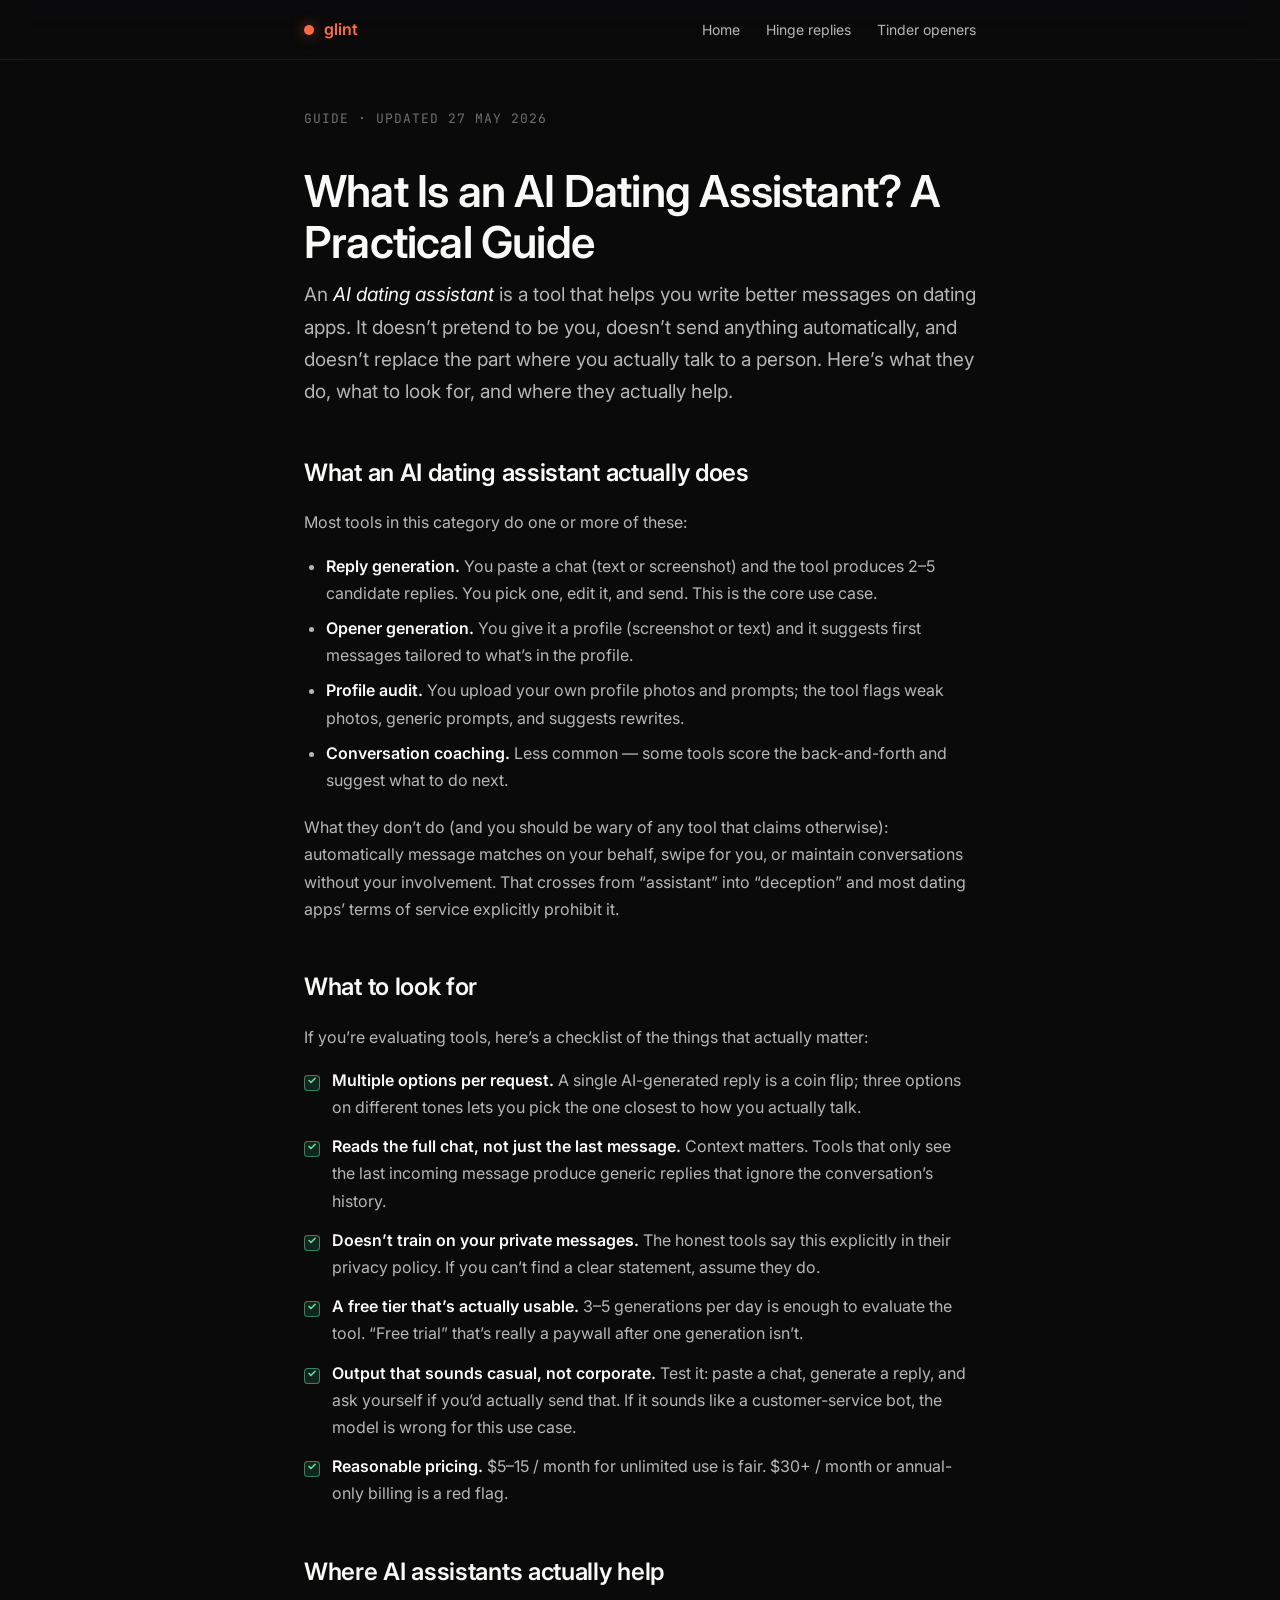
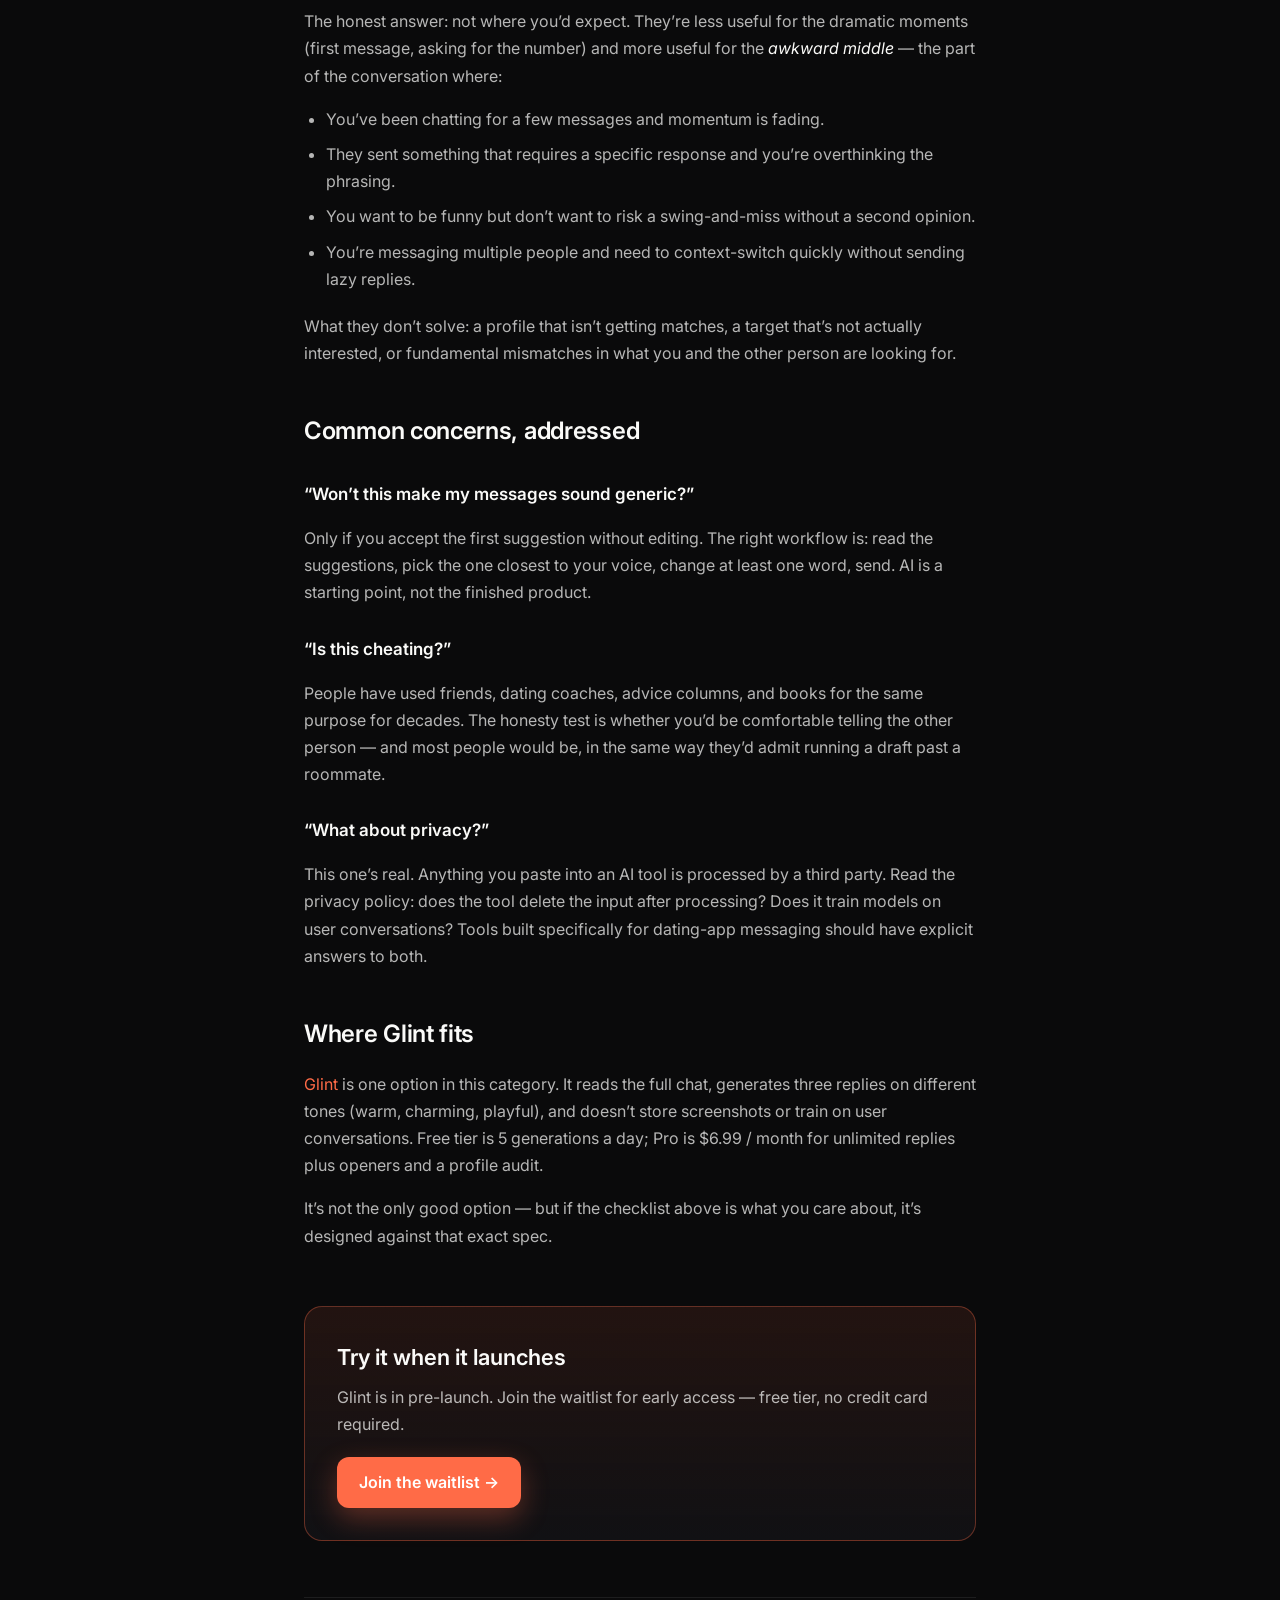
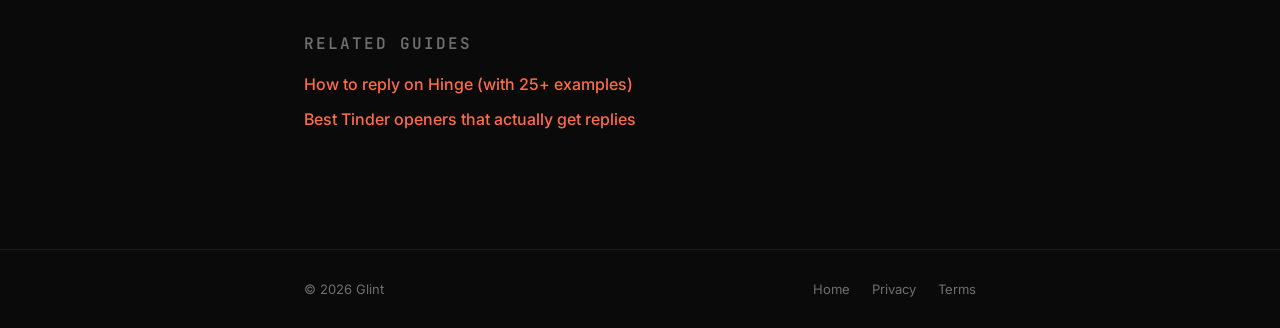
==== ai-dating-assistant/index.html @ b1373e06 "Replace /dating-app-rizz with /ai-dating-assistant The rizz page was off-brand — Glint is the produc" ====
<!doctype html>
<html lang="en">
<head>
<meta charset="utf-8" />
<meta name="viewport" content="width=device-width, initial-scale=1" />
<title>What Is an AI Dating Assistant? A Practical Guide (2026)</title>
<meta name="description" content="What an AI dating assistant actually does, what to look for, and where AI helps with dating-app messaging without sounding robotic." />
<meta name="robots" content="index, follow, max-image-preview:large" />
<link rel="canonical" href="https://glintapp.app/ai-dating-assistant" />

<meta property="og:type" content="article" />
<meta property="og:title" content="What Is an AI Dating Assistant? A Practical Guide (2026)" />
<meta property="og:description" content="What AI dating assistants do, what to look for, and where they actually help." />
<meta property="og:url" content="https://glintapp.app/ai-dating-assistant" />
<meta property="og:image" content="https://glintapp.app/og.png" />
<meta name="twitter:card" content="summary_large_image" />

<link rel="icon" type="image/svg+xml" href="data:image/svg+xml,%3Csvg xmlns='http://www.w3.org/2000/svg' viewBox='0 0 32 32'%3E%3Ccircle cx='16' cy='16' r='10' fill='%23FF6B47'/%3E%3C/svg%3E" />
<link rel="preconnect" href="https://fonts.googleapis.com" />
<link rel="preconnect" href="https://fonts.gstatic.com" crossorigin />
<link href="https://fonts.googleapis.com/css2?family=Inter:wght@400;500;600;700&family=JetBrains+Mono:wght@500&display=swap" rel="stylesheet" />

<script type="application/ld+json">
{
  "@context": "https://schema.org",
  "@type": "Article",
  "headline": "What Is an AI Dating Assistant? A Practical Guide",
  "description": "A practical breakdown of what AI dating assistants do, what to look for, and where they actually help.",
  "author": { "@type": "Organization", "name": "Glint" },
  "publisher": { "@type": "Organization", "name": "Glint", "url": "https://glintapp.app/" },
  "datePublished": "2026-05-27",
  "dateModified": "2026-05-27",
  "mainEntityOfPage": "https://glintapp.app/ai-dating-assistant"
}
</script>
<script type="application/ld+json">
{
  "@context": "https://schema.org",
  "@type": "FAQPage",
  "mainEntity": [
    {
      "@type": "Question",
      "name": "What is an AI dating assistant?",
      "acceptedAnswer": { "@type": "Answer", "text": "An AI dating assistant is a tool that helps with dating-app messaging. The most common type reads your chat (text or screenshot) and generates reply candidates you can copy and send. Some also help with opening lines, profile reviews, or photo selection. The AI doesn't message anyone for you — you stay in control of what's actually sent." }
    },
    {
      "@type": "Question",
      "name": "Are AI dating assistants worth it?",
      "acceptedAnswer": { "@type": "Answer", "text": "They're worth it for the awkward middle of conversations — the moments when you've read the profile, you have something in mind, but the phrasing isn't landing. They're less useful as a complete replacement for thinking; the people who get the most value treat AI as a brainstorm partner, not an autopilot." }
    },
    {
      "@type": "Question",
      "name": "Will the other person know I used AI?",
      "acceptedAnswer": { "@type": "Answer", "text": "Only if you copy and paste a generic AI output verbatim. AI assistants designed for dating apps generate replies that read as casual messages, and the standard practice is to edit the suggestion to sound like you. The output isn't an obvious 'AI hello' tone." }
    },
    {
      "@type": "Question",
      "name": "What should an AI dating assistant cost?",
      "acceptedAnswer": { "@type": "Answer", "text": "A reasonable free tier should cover 3-5 generations per day; paid tiers usually run $5-15 / month for unlimited use plus extras like opener generation or profile reviews. Be wary of tools that charge $30+ per month or that bill annually upfront before you've tried the product." }
    },
    {
      "@type": "Question",
      "name": "Is using an AI dating assistant cheating?",
      "acceptedAnswer": { "@type": "Answer", "text": "Not in any meaningful sense. People have used friends, dating coaches, and books for the same purpose for decades. AI assistants are a faster version of asking a friend 'what should I say back to this?' The honesty line is whether you'd be comfortable telling the other person you used a tool — most people would, in the same way they'd say they ran a draft past a friend." }
    }
  ]
}
</script>

<style>
  :root {
    --bg: #0A0A0B; --bg1: #111114; --bg2: #1A1A1F;
    --line: rgba(250,250,248,0.08); --line2: rgba(250,250,248,0.14);
    --ink: #FAFAF8; --ink2: rgba(250,250,248,0.72); --ink3: rgba(250,250,248,0.42);
    --primary: #FF6B47; --ai: #7B61FF;
  }
  *, *::before, *::after { box-sizing: border-box; }
  body { margin: 0; font-family: 'Inter', sans-serif; background: var(--bg); color: var(--ink); line-height: 1.7; -webkit-font-smoothing: antialiased; }
  a { color: var(--primary); text-decoration: none; }
  a:hover { text-decoration: underline; }
  .container { max-width: 720px; margin: 0 auto; padding: 0 24px; }
  .nav { border-bottom: 1px solid var(--line); padding: 16px 0; backdrop-filter: blur(16px); }
  .nav-inner { display: flex; justify-content: space-between; align-items: center; }
  .brand { display: flex; align-items: center; gap: 10px; font-weight: 600; }
  .brand-dot { width: 10px; height: 10px; border-radius: 999px; background: var(--primary); box-shadow: 0 0 14px rgba(255,107,71,0.55); }
  .nav .links a { color: var(--ink2); font-size: 14px; margin-left: 22px; }
  .nav .links a:hover { color: var(--ink); }
  main { padding: 48px 0 96px; }
  h1 { font-size: clamp(32px, 4.5vw, 44px); font-weight: 600; letter-spacing: -0.8px; margin: 0 0 12px; line-height: 1.15; }
  .meta { color: var(--ink3); font-size: 13px; font-family: 'JetBrains Mono', monospace; letter-spacing: 1px; margin: 0 0 36px; text-transform: uppercase; }
  .lede { font-size: 19px; color: var(--ink2); margin: 0 0 36px; }
  h2 { font-size: 24px; font-weight: 600; letter-spacing: -0.3px; margin: 44px 0 14px; }
  h3 { font-size: 17px; font-weight: 600; margin: 28px 0 8px; }
  p, li { color: var(--ink2); font-size: 16px; }
  ul, ol { padding-left: 22px; margin: 12px 0 20px; }
  li { margin-bottom: 8px; }
  strong { color: var(--ink); font-weight: 600; }
  em { color: var(--ink); font-style: italic; }
  .checklist { list-style: none; padding-left: 0; }
  .checklist li { position: relative; padding-left: 28px; margin-bottom: 12px; }
  .checklist li::before {
    content: ""; position: absolute; left: 0; top: 8px;
    width: 16px; height: 16px; border-radius: 4px;
    background: rgba(94,230,168,0.12); border: 1px solid rgba(94,230,168,0.5);
  }
  .checklist li::after {
    content: "✓"; position: absolute; left: 3px; top: 4px;
    color: #5EE6A8; font-size: 11px; font-weight: 700;
  }
  .cta { margin: 56px 0 0; padding: 32px; border-radius: 18px; background: linear-gradient(180deg, rgba(255,107,71,0.10), var(--bg1)); border: 1px solid rgba(255,107,71,0.35); }
  .cta h3 { margin: 0 0 8px; font-size: 22px; color: var(--ink); }
  .cta p { margin: 0 0 18px; }
  .btn { display: inline-flex; align-items: center; gap: 8px; padding: 12px 22px; border-radius: 12px; background: var(--primary); color: white; font-weight: 600; box-shadow: 0 10px 28px rgba(255,107,71,0.32); }
  .btn:hover { background: #FF7C5C; text-decoration: none; }
  footer { border-top: 1px solid var(--line); padding: 28px 0; color: var(--ink3); font-size: 13px; }
  .foot-inner { display: flex; justify-content: space-between; gap: 16px; flex-wrap: wrap; }
  .foot-inner a { color: var(--ink3); margin-left: 18px; }
  .foot-inner a:first-child { margin-left: 0; }
  .related { margin: 56px 0 0; padding-top: 32px; border-top: 1px solid var(--line); }
  .related h3 { margin: 0 0 14px; font-size: 16px; color: var(--ink3); font-family: 'JetBrains Mono', monospace; letter-spacing: 2px; text-transform: uppercase; }
  .related ul { list-style: none; padding: 0; }
  .related li { margin-bottom: 8px; }
  .related a { font-weight: 500; }
</style>
</head>
<body>

<nav class="nav">
  <div class="container nav-inner">
    <a href="/" class="brand"><span class="brand-dot"></span><span>glint</span></a>
    <div class="links">
      <a href="/">Home</a>
      <a href="/hinge-replies">Hinge replies</a>
      <a href="/tinder-openers">Tinder openers</a>
    </div>
  </div>
</nav>

<main>
  <div class="container">
    <p class="meta">GUIDE · UPDATED 27 MAY 2026</p>
    <h1>What Is an AI Dating Assistant? A Practical Guide</h1>
    <p class="lede">An <em>AI dating assistant</em> is a tool that helps you write better messages on dating apps. It doesn&rsquo;t pretend to be you, doesn&rsquo;t send anything automatically, and doesn&rsquo;t replace the part where you actually talk to a person. Here&rsquo;s what they do, what to look for, and where they actually help.</p>

    <h2>What an AI dating assistant actually does</h2>
    <p>Most tools in this category do one or more of these:</p>
    <ul>
      <li><strong>Reply generation.</strong> You paste a chat (text or screenshot) and the tool produces 2–5 candidate replies. You pick one, edit it, and send. This is the core use case.</li>
      <li><strong>Opener generation.</strong> You give it a profile (screenshot or text) and it suggests first messages tailored to what&rsquo;s in the profile.</li>
      <li><strong>Profile audit.</strong> You upload your own profile photos and prompts; the tool flags weak photos, generic prompts, and suggests rewrites.</li>
      <li><strong>Conversation coaching.</strong> Less common — some tools score the back-and-forth and suggest what to do next.</li>
    </ul>
    <p>What they don&rsquo;t do (and you should be wary of any tool that claims otherwise): automatically message matches on your behalf, swipe for you, or maintain conversations without your involvement. That crosses from &ldquo;assistant&rdquo; into &ldquo;deception&rdquo; and most dating apps&rsquo; terms of service explicitly prohibit it.</p>

    <h2>What to look for</h2>
    <p>If you&rsquo;re evaluating tools, here&rsquo;s a checklist of the things that actually matter:</p>
    <ul class="checklist">
      <li><strong>Multiple options per request.</strong> A single AI-generated reply is a coin flip; three options on different tones lets you pick the one closest to how you actually talk.</li>
      <li><strong>Reads the full chat, not just the last message.</strong> Context matters. Tools that only see the last incoming message produce generic replies that ignore the conversation&rsquo;s history.</li>
      <li><strong>Doesn&rsquo;t train on your private messages.</strong> The honest tools say this explicitly in their privacy policy. If you can&rsquo;t find a clear statement, assume they do.</li>
      <li><strong>A free tier that&rsquo;s actually usable.</strong> 3–5 generations per day is enough to evaluate the tool. &ldquo;Free trial&rdquo; that&rsquo;s really a paywall after one generation isn&rsquo;t.</li>
      <li><strong>Output that sounds casual, not corporate.</strong> Test it: paste a chat, generate a reply, and ask yourself if you&rsquo;d actually send that. If it sounds like a customer-service bot, the model is wrong for this use case.</li>
      <li><strong>Reasonable pricing.</strong> $5–15 / month for unlimited use is fair. $30+ / month or annual-only billing is a red flag.</li>
    </ul>

    <h2>Where AI assistants actually help</h2>
    <p>The honest answer: not where you&rsquo;d expect. They&rsquo;re less useful for the dramatic moments (first message, asking for the number) and more useful for the <em>awkward middle</em> — the part of the conversation where:</p>
    <ul>
      <li>You&rsquo;ve been chatting for a few messages and momentum is fading.</li>
      <li>They sent something that requires a specific response and you&rsquo;re overthinking the phrasing.</li>
      <li>You want to be funny but don&rsquo;t want to risk a swing-and-miss without a second opinion.</li>
      <li>You&rsquo;re messaging multiple people and need to context-switch quickly without sending lazy replies.</li>
    </ul>
    <p>What they don&rsquo;t solve: a profile that isn&rsquo;t getting matches, a target that&rsquo;s not actually interested, or fundamental mismatches in what you and the other person are looking for.</p>

    <h2>Common concerns, addressed</h2>

    <h3>&ldquo;Won&rsquo;t this make my messages sound generic?&rdquo;</h3>
    <p>Only if you accept the first suggestion without editing. The right workflow is: read the suggestions, pick the one closest to your voice, change at least one word, send. AI is a starting point, not the finished product.</p>

    <h3>&ldquo;Is this cheating?&rdquo;</h3>
    <p>People have used friends, dating coaches, advice columns, and books for the same purpose for decades. The honesty test is whether you&rsquo;d be comfortable telling the other person — and most people would be, in the same way they&rsquo;d admit running a draft past a roommate.</p>

    <h3>&ldquo;What about privacy?&rdquo;</h3>
    <p>This one&rsquo;s real. Anything you paste into an AI tool is processed by a third party. Read the privacy policy: does the tool delete the input after processing? Does it train models on user conversations? Tools built specifically for dating-app messaging should have explicit answers to both.</p>

    <h2>Where Glint fits</h2>
    <p><a href="/">Glint</a> is one option in this category. It reads the full chat, generates three replies on different tones (warm, charming, playful), and doesn&rsquo;t store screenshots or train on user conversations. Free tier is 5 generations a day; Pro is $6.99 / month for unlimited replies plus openers and a profile audit.</p>
    <p>It&rsquo;s not the only good option — but if the checklist above is what you care about, it&rsquo;s designed against that exact spec.</p>

    <div class="cta">
      <h3>Try it when it launches</h3>
      <p>Glint is in pre-launch. Join the waitlist for early access — free tier, no credit card required.</p>
      <a href="/#download" class="btn">Join the waitlist →</a>
    </div>

    <div class="related">
      <h3>Related guides</h3>
      <ul>
        <li><a href="/hinge-replies">How to reply on Hinge (with 25+ examples)</a></li>
        <li><a href="/tinder-openers">Best Tinder openers that actually get replies</a></li>
      </ul>
    </div>
  </div>
</main>

<footer>
  <div class="container foot-inner">
    <div>© 2026 Glint</div>
    <div>
      <a href="/">Home</a>
      <a href="/privacy">Privacy</a>
      <a href="/terms">Terms</a>
    </div>
  </div>
</footer>

</body>
</html>
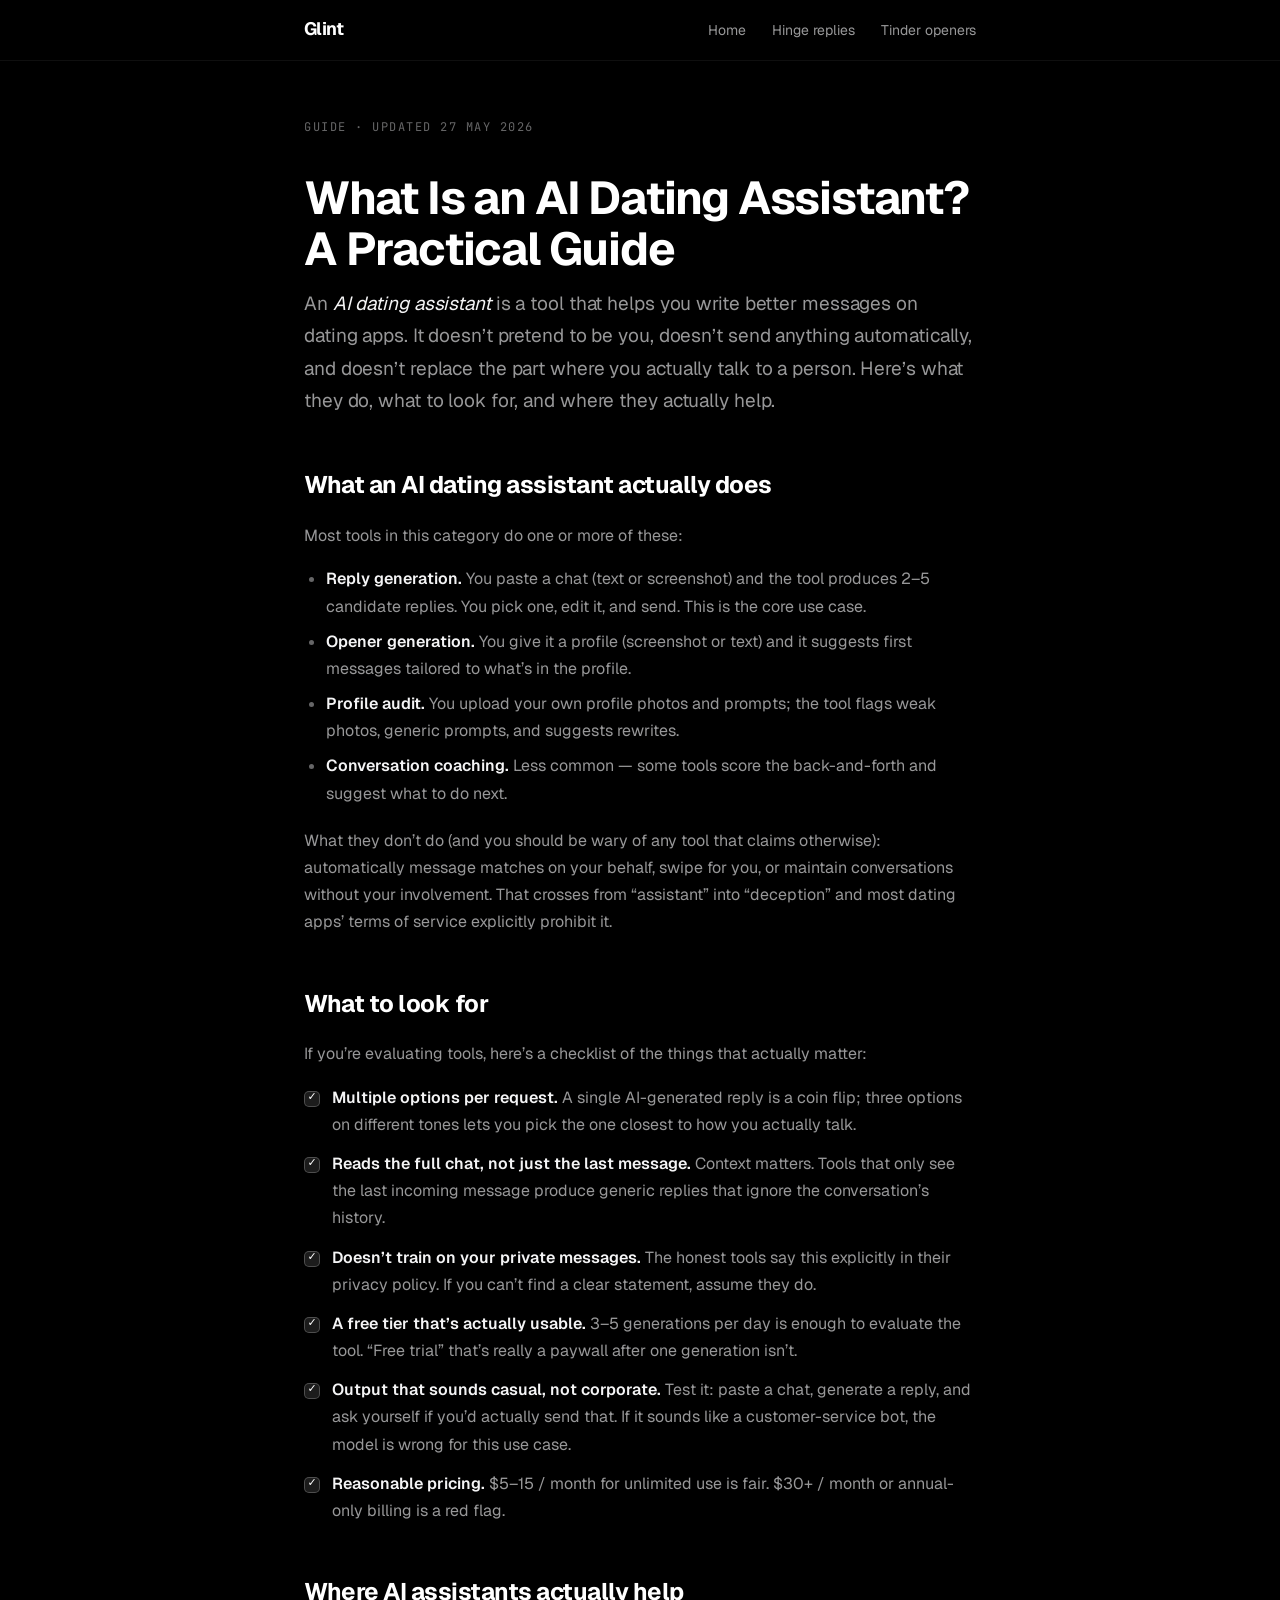
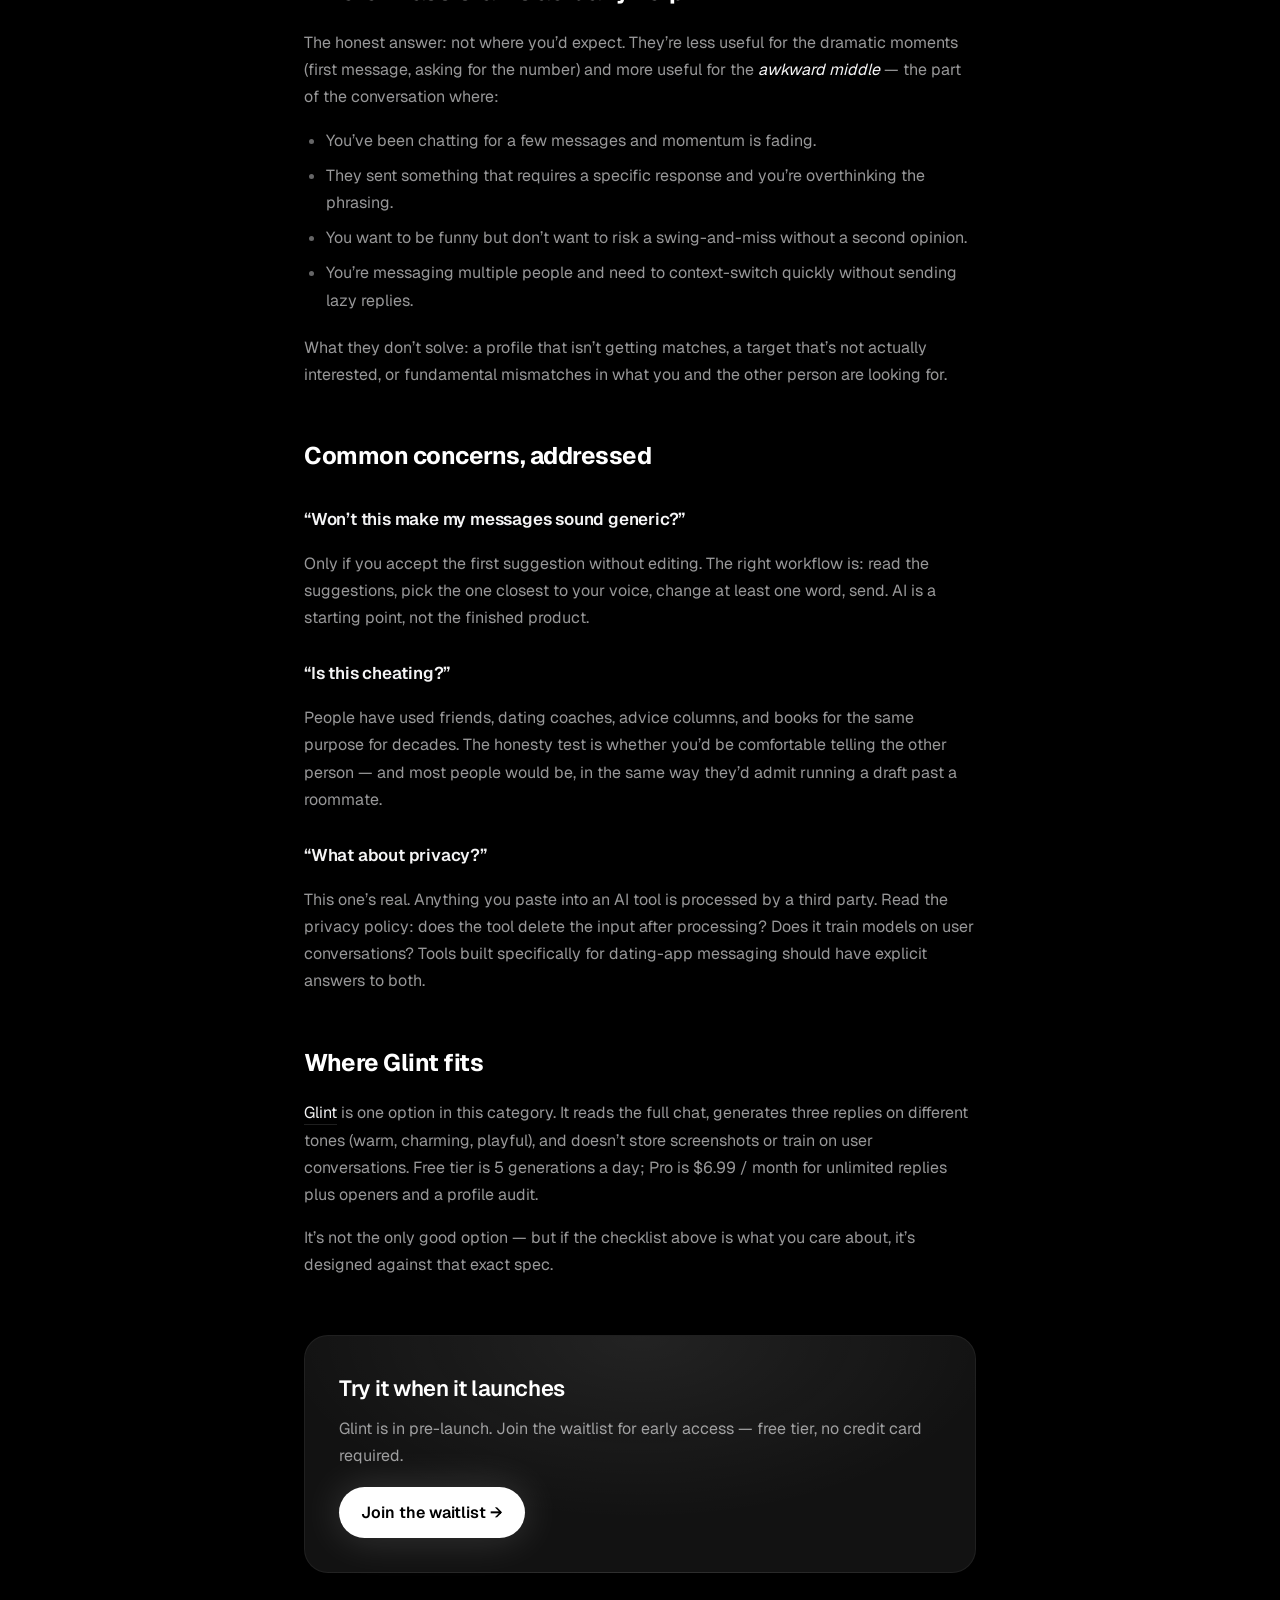
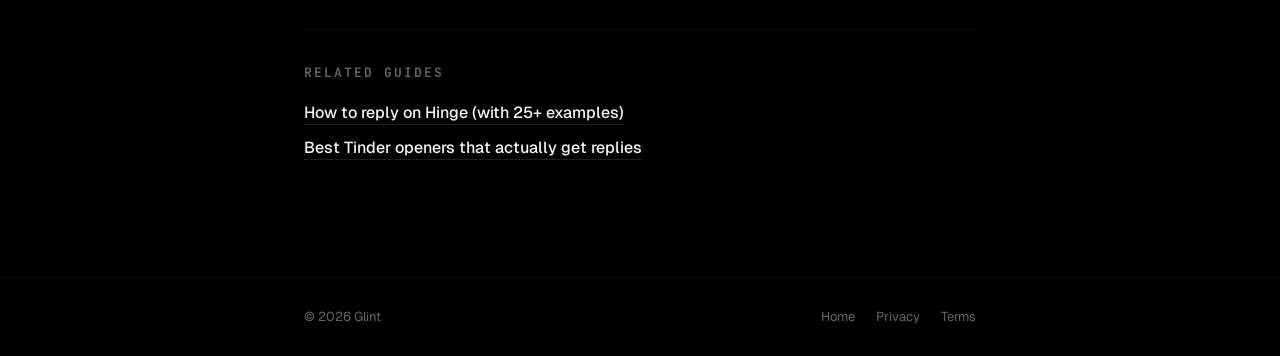
==== commit 9ab48ce8: "Redesign website to Glint Noir; text-only logo Bring the marketing site in line with the app's "Glin" ====
--- a/ai-dating-assistant/index.html
+++ b/ai-dating-assistant/index.html
@@ -15,10 +15,10 @@
 <meta property="og:image" content="https://glintapp.app/og.png" />
 <meta name="twitter:card" content="summary_large_image" />
 
-<link rel="icon" type="image/svg+xml" href="data:image/svg+xml,%3Csvg xmlns='http://www.w3.org/2000/svg' viewBox='0 0 32 32'%3E%3Ccircle cx='16' cy='16' r='10' fill='%23FF6B47'/%3E%3C/svg%3E" />
+<link rel="icon" type="image/svg+xml" href="data:image/svg+xml,%3Csvg xmlns='http://www.w3.org/2000/svg' viewBox='0 0 24 24' fill='%23F4F4F5'%3E%3Cpath d='M12 2l1.7 7.2L21 12l-7.3 1.8L12 22l-1.7-8.2L3 12l7.3-1.8z'/%3E%3C/svg%3E" />
 <link rel="preconnect" href="https://fonts.googleapis.com" />
 <link rel="preconnect" href="https://fonts.gstatic.com" crossorigin />
-<link href="https://fonts.googleapis.com/css2?family=Inter:wght@400;500;600;700&family=JetBrains+Mono:wght@500&display=swap" rel="stylesheet" />
+<link href="https://fonts.googleapis.com/css2?family=Geist:wght@400;500;600;700&family=Instrument+Serif:ital@1&family=JetBrains+Mono:wght@400;500;600&display=swap" rel="stylesheet" />
 
 <script type="application/ld+json">
 {
@@ -69,65 +69,78 @@
 
 <style>
   :root {
-    --bg: #0A0A0B; --bg1: #111114; --bg2: #1A1A1F;
-    --line: rgba(250,250,248,0.08); --line2: rgba(250,250,248,0.14);
-    --ink: #FAFAF8; --ink2: rgba(250,250,248,0.72); --ink3: rgba(250,250,248,0.42);
-    --primary: #FF6B47; --ai: #7B61FF;
+    --bg:#000000; --bg-elev:#0A0A0A; --surface:#121212; --surface-2:#1C1C1C; --surface-3:#262626;
+    --border:rgba(255,255,255,0.06); --border-strong:rgba(255,255,255,0.22); --divider:rgba(255,255,255,0.12);
+    --ink:#F4F4F5; --ink-bright:#FFFFFF; --ink-inverse:#000000;
+    --ink2:rgba(244,244,245,0.62); --ink3:rgba(244,244,245,0.42); --ink4:rgba(244,244,245,0.26);
+    --presence:#5EEAD4;
+    --font:"Geist","Inter",-apple-system,BlinkMacSystemFont,system-ui,sans-serif;
+    --mono:"JetBrains Mono",ui-monospace,monospace;
+    --serif:"Instrument Serif",Georgia,serif;
+    --glow:0 0 40px rgba(255,255,255,0.16);
   }
-  *, *::before, *::after { box-sizing: border-box; }
-  body { margin: 0; font-family: 'Inter', sans-serif; background: var(--bg); color: var(--ink); line-height: 1.7; -webkit-font-smoothing: antialiased; }
-  a { color: var(--primary); text-decoration: none; }
-  a:hover { text-decoration: underline; }
-  .container { max-width: 720px; margin: 0 auto; padding: 0 24px; }
-  .nav { border-bottom: 1px solid var(--line); padding: 16px 0; backdrop-filter: blur(16px); }
-  .nav-inner { display: flex; justify-content: space-between; align-items: center; }
-  .brand { display: flex; align-items: center; gap: 10px; font-weight: 600; }
-  .brand-dot { width: 10px; height: 10px; border-radius: 999px; background: var(--primary); box-shadow: 0 0 14px rgba(255,107,71,0.55); }
-  .nav .links a { color: var(--ink2); font-size: 14px; margin-left: 22px; }
-  .nav .links a:hover { color: var(--ink); }
-  main { padding: 48px 0 96px; }
-  h1 { font-size: clamp(32px, 4.5vw, 44px); font-weight: 600; letter-spacing: -0.8px; margin: 0 0 12px; line-height: 1.15; }
-  .meta { color: var(--ink3); font-size: 13px; font-family: 'JetBrains Mono', monospace; letter-spacing: 1px; margin: 0 0 36px; text-transform: uppercase; }
-  .lede { font-size: 19px; color: var(--ink2); margin: 0 0 36px; }
-  h2 { font-size: 24px; font-weight: 600; letter-spacing: -0.3px; margin: 44px 0 14px; }
-  h3 { font-size: 17px; font-weight: 600; margin: 28px 0 8px; }
-  p, li { color: var(--ink2); font-size: 16px; }
-  ul, ol { padding-left: 22px; margin: 12px 0 20px; }
-  li { margin-bottom: 8px; }
-  strong { color: var(--ink); font-weight: 600; }
-  em { color: var(--ink); font-style: italic; }
-  .checklist { list-style: none; padding-left: 0; }
-  .checklist li { position: relative; padding-left: 28px; margin-bottom: 12px; }
-  .checklist li::before {
-    content: ""; position: absolute; left: 0; top: 8px;
-    width: 16px; height: 16px; border-radius: 4px;
-    background: rgba(94,230,168,0.12); border: 1px solid rgba(94,230,168,0.5);
-  }
-  .checklist li::after {
-    content: "✓"; position: absolute; left: 3px; top: 4px;
-    color: #5EE6A8; font-size: 11px; font-weight: 700;
-  }
-  .cta { margin: 56px 0 0; padding: 32px; border-radius: 18px; background: linear-gradient(180deg, rgba(255,107,71,0.10), var(--bg1)); border: 1px solid rgba(255,107,71,0.35); }
-  .cta h3 { margin: 0 0 8px; font-size: 22px; color: var(--ink); }
-  .cta p { margin: 0 0 18px; }
-  .btn { display: inline-flex; align-items: center; gap: 8px; padding: 12px 22px; border-radius: 12px; background: var(--primary); color: white; font-weight: 600; box-shadow: 0 10px 28px rgba(255,107,71,0.32); }
-  .btn:hover { background: #FF7C5C; text-decoration: none; }
-  footer { border-top: 1px solid var(--line); padding: 28px 0; color: var(--ink3); font-size: 13px; }
-  .foot-inner { display: flex; justify-content: space-between; gap: 16px; flex-wrap: wrap; }
-  .foot-inner a { color: var(--ink3); margin-left: 18px; }
-  .foot-inner a:first-child { margin-left: 0; }
-  .related { margin: 56px 0 0; padding-top: 32px; border-top: 1px solid var(--line); }
-  .related h3 { margin: 0 0 14px; font-size: 16px; color: var(--ink3); font-family: 'JetBrains Mono', monospace; letter-spacing: 2px; text-transform: uppercase; }
-  .related ul { list-style: none; padding: 0; }
-  .related li { margin-bottom: 8px; }
-  .related a { font-weight: 500; }
+  *,*::before,*::after { box-sizing:border-box; }
+  body { margin:0; font-family:var(--font); background:var(--bg); color:var(--ink); line-height:1.7; -webkit-font-smoothing:antialiased; text-rendering:optimizeLegibility; }
+  ::selection { background:rgba(255,255,255,0.18); color:#fff; }
+  a { color:var(--ink); text-decoration:none; border-bottom:1px solid var(--divider); padding-bottom:1px; transition:color .15s ease,border-color .15s ease; }
+  a:hover { color:var(--ink-bright); border-color:var(--ink3); }
+  .container { max-width:720px; margin:0 auto; padding:0 24px; }
+  .nav { position:sticky; top:0; z-index:50; border-bottom:1px solid var(--border); padding:14px 0; background:rgba(0,0,0,0.62); backdrop-filter:blur(20px); -webkit-backdrop-filter:blur(20px); }
+  .nav-inner { display:flex; justify-content:space-between; align-items:center; }
+  .brand { display:flex; align-items:center; gap:9px; font-weight:700; font-size:18px; letter-spacing:-0.6px; color:var(--ink-bright); border:0; }
+  .brand:hover { color:var(--ink-bright); }
+  .spark { width:18px; height:18px; color:var(--ink-bright); flex:none; filter:drop-shadow(0 0 8px rgba(255,255,255,0.35)); }
+  .nav .links a { color:var(--ink2); font-size:14px; margin-left:22px; border:0; padding:0; }
+  .nav .links a:hover { color:var(--ink); }
+  @media (max-width:560px){ .nav .links a { margin-left:14px; font-size:13px; } }
+  main { padding:56px 0 96px; }
+  h1 { font-size:clamp(32px,4.5vw,46px); font-weight:700; letter-spacing:-1.2px; margin:0 0 14px; line-height:1.1; color:var(--ink-bright); }
+  .meta { color:var(--ink3); font-size:12px; font-family:var(--mono); letter-spacing:1.5px; margin:0 0 36px; text-transform:uppercase; }
+  .lede { font-size:19px; color:var(--ink2); margin:0 0 36px; letter-spacing:-0.1px; }
+  h2 { font-size:24px; font-weight:700; letter-spacing:-0.5px; margin:48px 0 14px; color:var(--ink-bright); }
+  h3 { font-size:17px; font-weight:600; margin:28px 0 8px; letter-spacing:-0.2px; }
+  p,li { color:var(--ink2); font-size:16px; }
+  ul,ol { padding-left:22px; margin:12px 0 20px; }
+  li { margin-bottom:8px; }
+  li::marker { color:var(--ink3); }
+  strong { color:var(--ink); font-weight:600; }
+  em { color:var(--ink); font-style:italic; }
+  blockquote { margin:16px 0; padding:14px 18px; background:var(--surface); border-left:2px solid var(--border-strong); border-radius:0 12px 12px 0; color:var(--ink); font-style:italic; }
+  blockquote.them { border-left-color:var(--presence); }
+  .reply-block { background:var(--surface); border:1px solid var(--border); border-radius:16px; padding:18px 20px; margin:14px 0; }
+  .reply-block .label { font-family:var(--mono); font-size:10px; letter-spacing:2px; color:var(--ink3); text-transform:uppercase; }
+  .reply-block.bad { border-color:rgba(220,38,38,0.32); }
+  .reply-block.bad .label { color:#F87171; }
+  .reply-block.good { border-color:var(--border-strong); }
+  .reply-block.good .label { color:var(--ink-bright); }
+  .reply-block .prompt { font-size:13px; color:var(--ink3); margin:4px 0 10px; font-style:italic; }
+  .reply-block .reply { color:var(--ink); font-size:15.5px; }
+  .checklist { list-style:none; padding-left:0; }
+  .checklist li { position:relative; padding-left:28px; margin-bottom:12px; }
+  .checklist li::before { content:""; position:absolute; left:0; top:7px; width:16px; height:16px; border-radius:5px; background:var(--surface-2); border:1px solid var(--border-strong); }
+  .checklist li::after { content:"\2713"; position:absolute; left:3.5px; top:3px; color:var(--ink-bright); font-size:11px; font-weight:700; }
+  .cta { margin:56px 0 0; padding:34px; border-radius:24px; background:radial-gradient(90% 130% at 50% 0%, rgba(255,255,255,0.07), transparent 60%), var(--surface); border:1px solid var(--border); }
+  .cta h3 { margin:0 0 8px; font-size:22px; color:var(--ink-bright); letter-spacing:-0.4px; }
+  .cta p { margin:0 0 18px; }
+  .btn { display:inline-flex; align-items:center; gap:8px; padding:12px 22px; border-radius:999px; background:var(--ink-bright); color:var(--ink-inverse); font-weight:600; border:0; box-shadow:var(--glow); transition:transform .15s ease,opacity .15s ease; }
+  .btn:hover { opacity:0.93; transform:translateY(-1px); color:var(--ink-inverse); }
+  footer { border-top:1px solid var(--border); padding:28px 0; color:var(--ink3); font-size:13px; }
+  .foot-inner { display:flex; justify-content:space-between; gap:16px; flex-wrap:wrap; }
+  .foot-inner a { color:var(--ink3); margin-left:18px; border:0; }
+  .foot-inner a:first-child { margin-left:0; }
+  .foot-inner a:hover { color:var(--ink); }
+  .related { margin:56px 0 0; padding-top:32px; border-top:1px solid var(--border); }
+  .related h3 { margin:0 0 14px; font-size:13px; color:var(--ink3); font-family:var(--mono); letter-spacing:2px; text-transform:uppercase; }
+  .related ul { list-style:none; padding:0; }
+  .related li { margin-bottom:8px; }
+  .related a { font-weight:500; }
 </style>
 </head>
 <body>
 
 <nav class="nav">
   <div class="container nav-inner">
-    <a href="/" class="brand"><span class="brand-dot"></span><span>glint</span></a>
+    <a href="/" class="brand"><span>Glint</span></a>
     <div class="links">
       <a href="/">Home</a>
       <a href="/hinge-replies">Hinge replies</a>
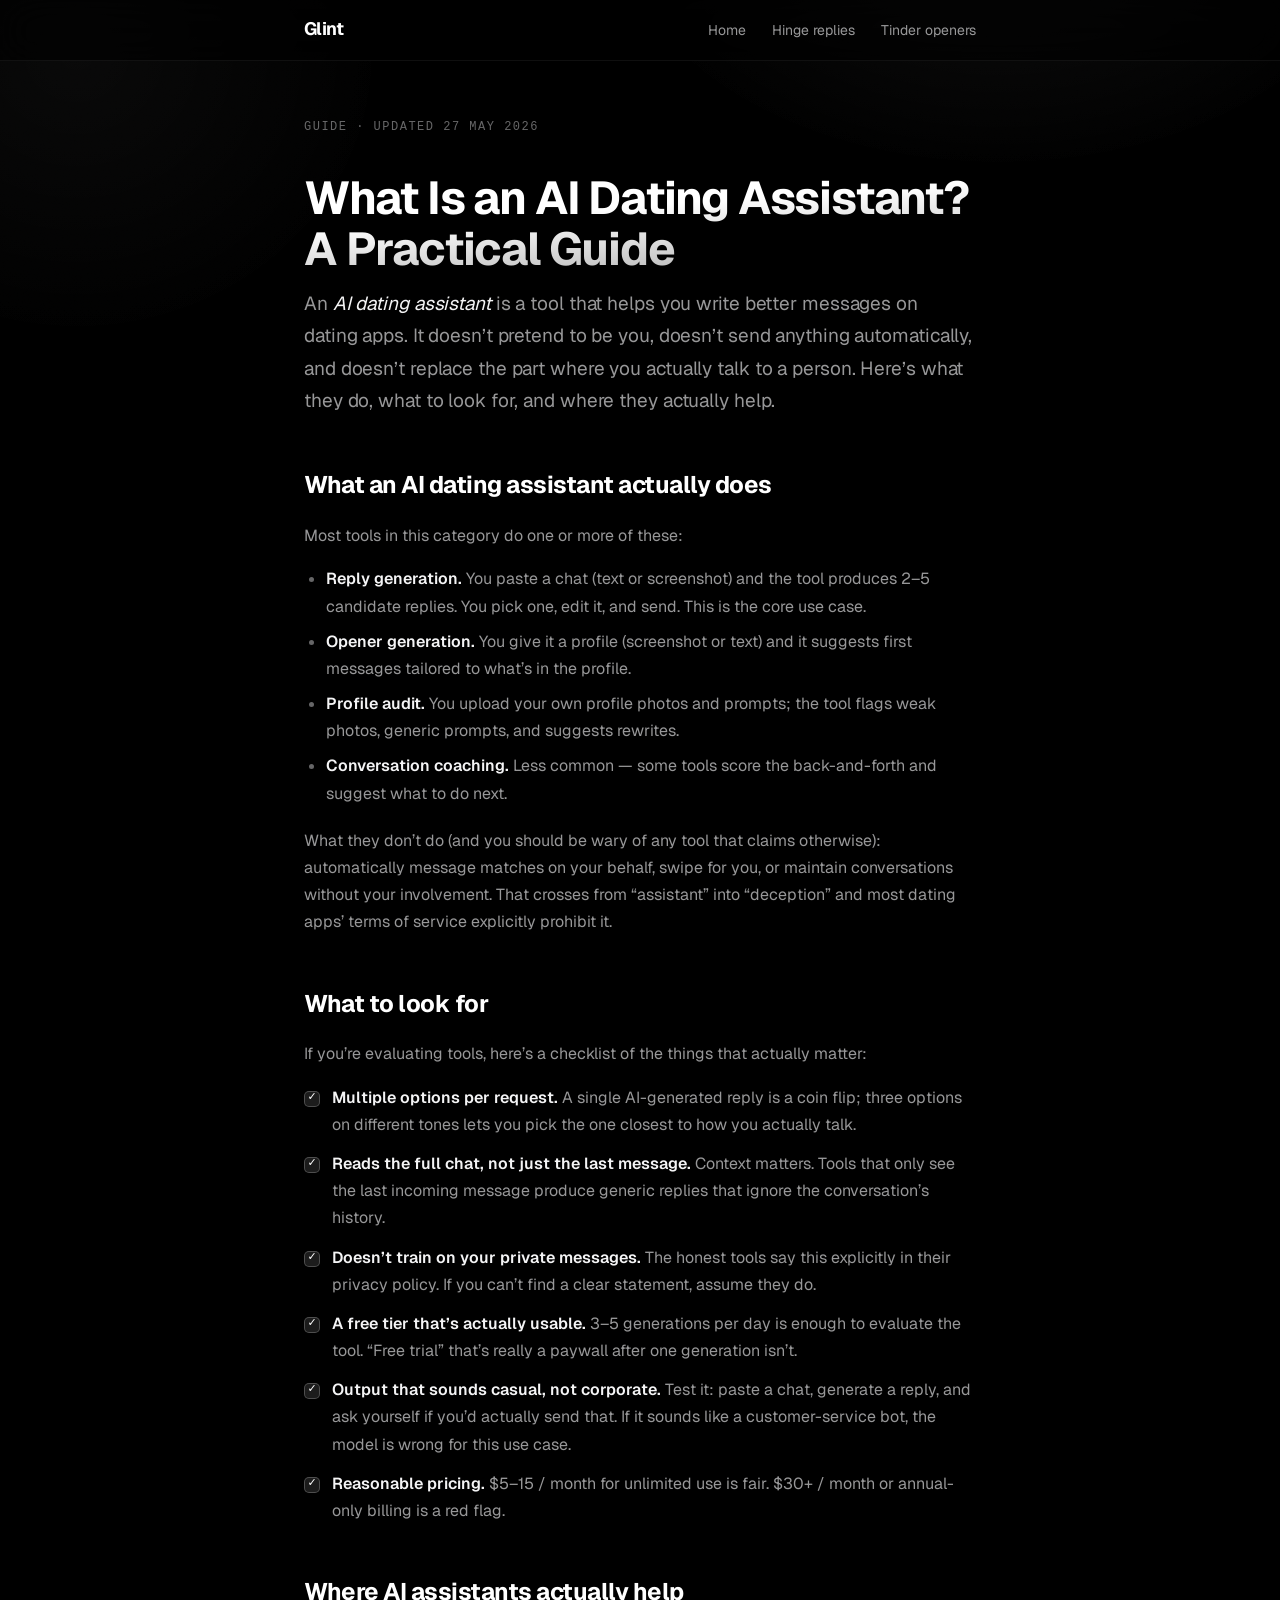
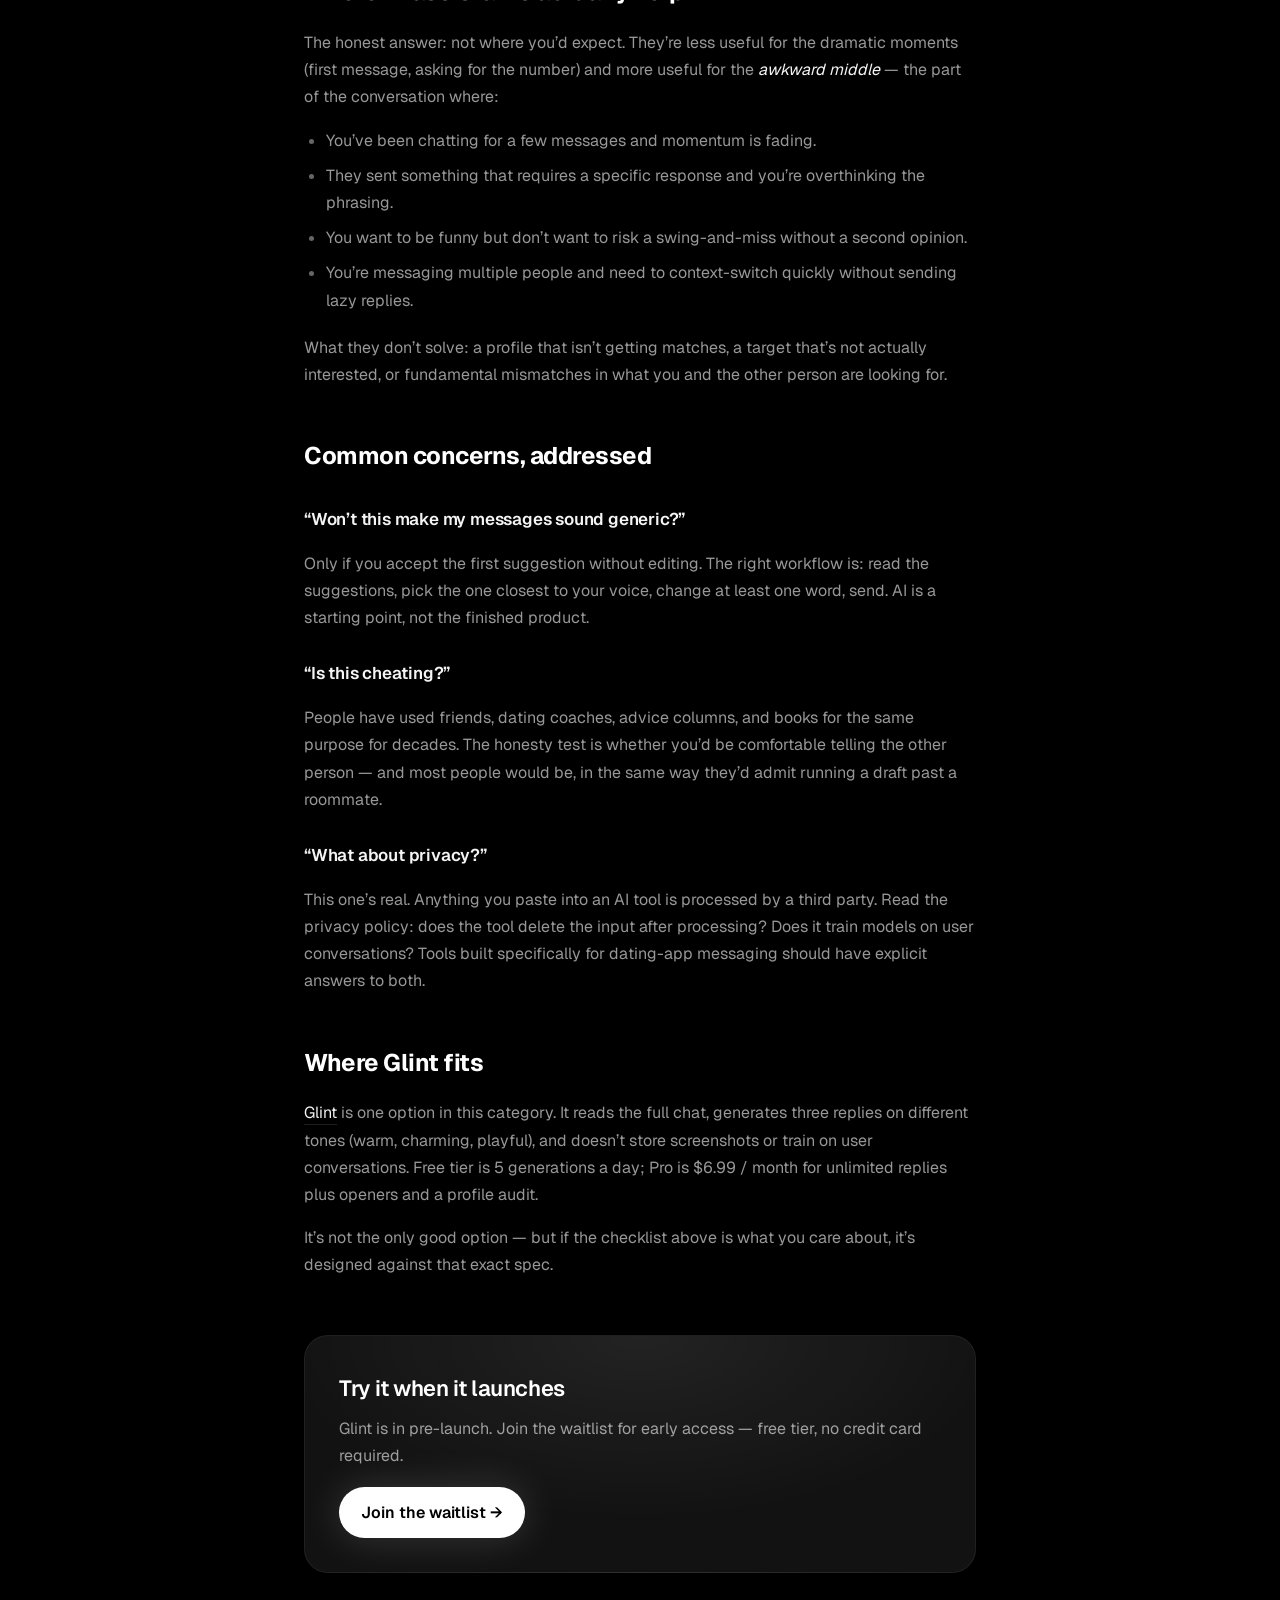
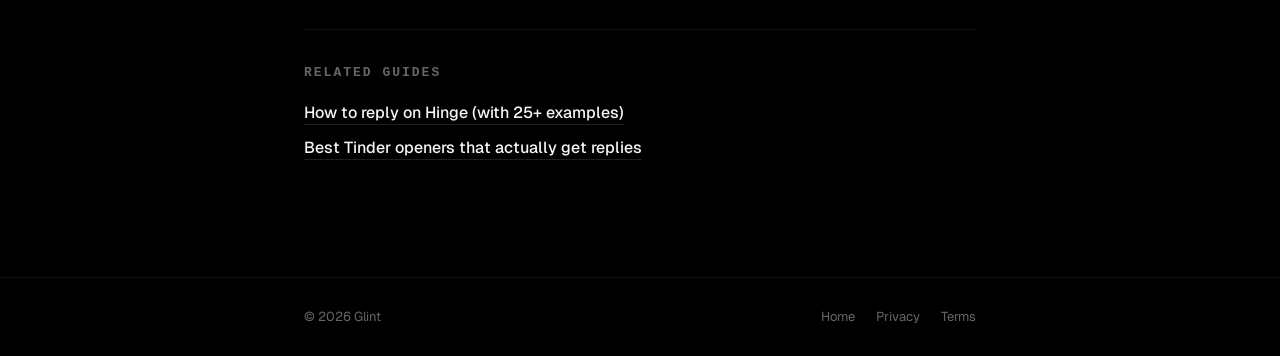
==== commit 1e44da7c: "Elevate subpages; swap chat metrics for a privacy differentiator - Subpages (guides + legal): same N" ====
--- a/ai-dating-assistant/index.html
+++ b/ai-dating-assistant/index.html
@@ -18,7 +18,7 @@
 <link rel="icon" type="image/svg+xml" href="data:image/svg+xml,%3Csvg xmlns='http://www.w3.org/2000/svg' viewBox='0 0 24 24' fill='%23F4F4F5'%3E%3Cpath d='M12 2l1.7 7.2L21 12l-7.3 1.8L12 22l-1.7-8.2L3 12l7.3-1.8z'/%3E%3C/svg%3E" />
 <link rel="preconnect" href="https://fonts.googleapis.com" />
 <link rel="preconnect" href="https://fonts.gstatic.com" crossorigin />
-<link href="https://fonts.googleapis.com/css2?family=Geist:wght@400;500;600;700&family=Instrument+Serif:ital@1&family=JetBrains+Mono:wght@400;500;600&display=swap" rel="stylesheet" />
+<link href="https://fonts.googleapis.com/css2?family=Geist:wght@400;500;600;700;800;900&family=Geist+Mono:wght@400;500&family=Instrument+Serif:ital@0;1&display=swap" rel="stylesheet" />
 
 <script type="application/ld+json">
 {
@@ -74,6 +74,7 @@
     --ink:#F4F4F5; --ink-bright:#FFFFFF; --ink-inverse:#000000;
     --ink2:rgba(244,244,245,0.62); --ink3:rgba(244,244,245,0.42); --ink4:rgba(244,244,245,0.26);
     --presence:#5EEAD4;
+    --mono:"Geist Mono","JetBrains Mono",ui-monospace,monospace; --serif:"Instrument Serif",Georgia,serif; --ease:cubic-bezier(.2,.7,.2,1);
     --font:"Geist","Inter",-apple-system,BlinkMacSystemFont,system-ui,sans-serif;
     --mono:"JetBrains Mono",ui-monospace,monospace;
     --serif:"Instrument Serif",Georgia,serif;
@@ -134,9 +135,38 @@
   .related ul { list-style:none; padding:0; }
   .related li { margin-bottom:8px; }
   .related a { font-weight:500; }
+
+  /* ── Atmosphere ── */
+  ::selection { background:rgba(255,255,255,0.20); color:#fff; }
+  ::-webkit-scrollbar { width:10px; }
+  ::-webkit-scrollbar-track { background:#000; }
+  ::-webkit-scrollbar-thumb { background:#1f1f1f; border-radius:10px; border:2px solid #000; }
+  .fx { position:fixed; inset:0; pointer-events:none; }
+  .fx-aurora { z-index:0; background:
+      radial-gradient(640px 420px at 78% -10%, rgba(255,255,255,0.06), transparent 62%),
+      radial-gradient(520px 480px at 6% 6%, rgba(255,255,255,0.035), transparent 60%);
+      animation:drift 26s var(--ease) infinite alternate; }
+  @keyframes drift { 0%{transform:translate3d(0,0,0) scale(1);} 100%{transform:translate3d(-2%,1.5%,0) scale(1.06);} }
+  .fx-grain { z-index:1; opacity:0.045; mix-blend-mode:overlay;
+      background-image:url("data:image/svg+xml,%3Csvg xmlns='http://www.w3.org/2000/svg' width='160' height='160'%3E%3Cfilter id='n'%3E%3CfeTurbulence type='fractalNoise' baseFrequency='0.85' numOctaves='3' stitchTiles='stitch'/%3E%3C/filter%3E%3Crect width='100%25' height='100%25' filter='url(%23n)'/%3E%3C/svg%3E"); }
+  .cursor-glow { position:fixed; top:0; left:0; width:500px; height:500px; z-index:1; pointer-events:none;
+      border-radius:50%; transform:translate(-50%,-50%); opacity:0; transition:opacity .4s ease;
+      background:radial-gradient(circle, rgba(255,255,255,0.045), transparent 62%); mix-blend-mode:screen; }
+  main, footer { position:relative; z-index:2; }
+  .nav { transition:background .3s ease, border-color .3s ease; }
+  .nav.scrolled { background:rgba(0,0,0,0.66) !important; backdrop-filter:blur(22px); -webkit-backdrop-filter:blur(22px); border-bottom-color:var(--border) !important; }
+  main { animation:fadeup .7s var(--ease) both; }
+  @keyframes fadeup { from{opacity:0;transform:translateY(14px);} to{opacity:1;transform:none;} }
+  h1 { background:linear-gradient(176deg,#FFFFFF 38%, rgba(255,255,255,0.66) 100%);
+       -webkit-background-clip:text; background-clip:text; -webkit-text-fill-color:transparent; color:transparent; }
+  @media (prefers-reduced-motion:reduce){ *{animation:none !important;} main{opacity:1;transform:none;} }
 </style>
 </head>
 <body>
+
+<div class="fx fx-aurora"></div>
+<div class="fx fx-grain"></div>
+<div class="cursor-glow" id="cursorGlow"></div>
 
 <nav class="nav">
   <div class="container nav-inner">
@@ -228,5 +258,9 @@
   </div>
 </footer>
 
+<script>
+  (function(){var n=document.querySelector('.nav');if(n){var f=function(){n.classList.toggle('scrolled',window.scrollY>12)};f();window.addEventListener('scroll',f,{passive:true});}})();
+  (function(){if(window.matchMedia('(pointer:fine)').matches){var g=document.getElementById('cursorGlow');if(!g)return;window.addEventListener('mousemove',function(e){g.style.left=e.clientX+'px';g.style.top=e.clientY+'px';g.style.opacity='1';},{passive:true});window.addEventListener('mouseleave',function(){g.style.opacity='0';});}})();
+</script>
 </body>
 </html>
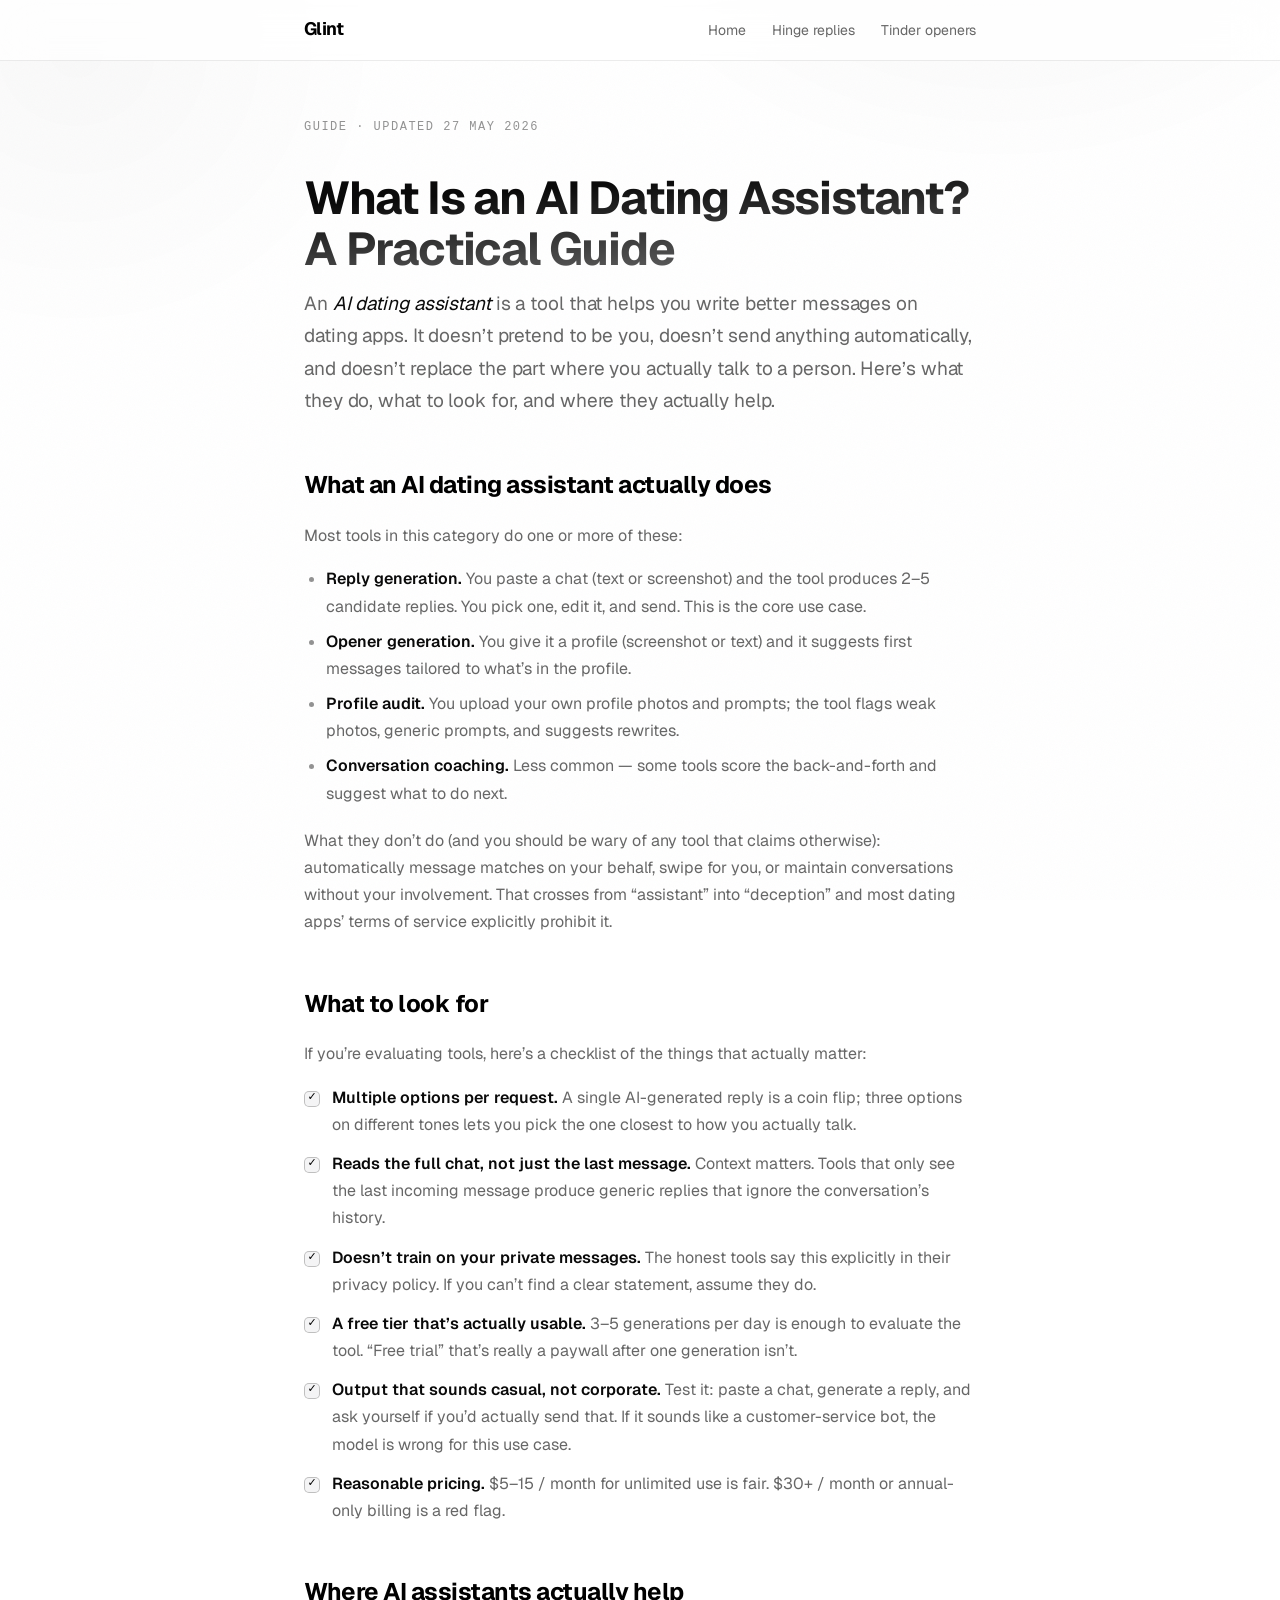
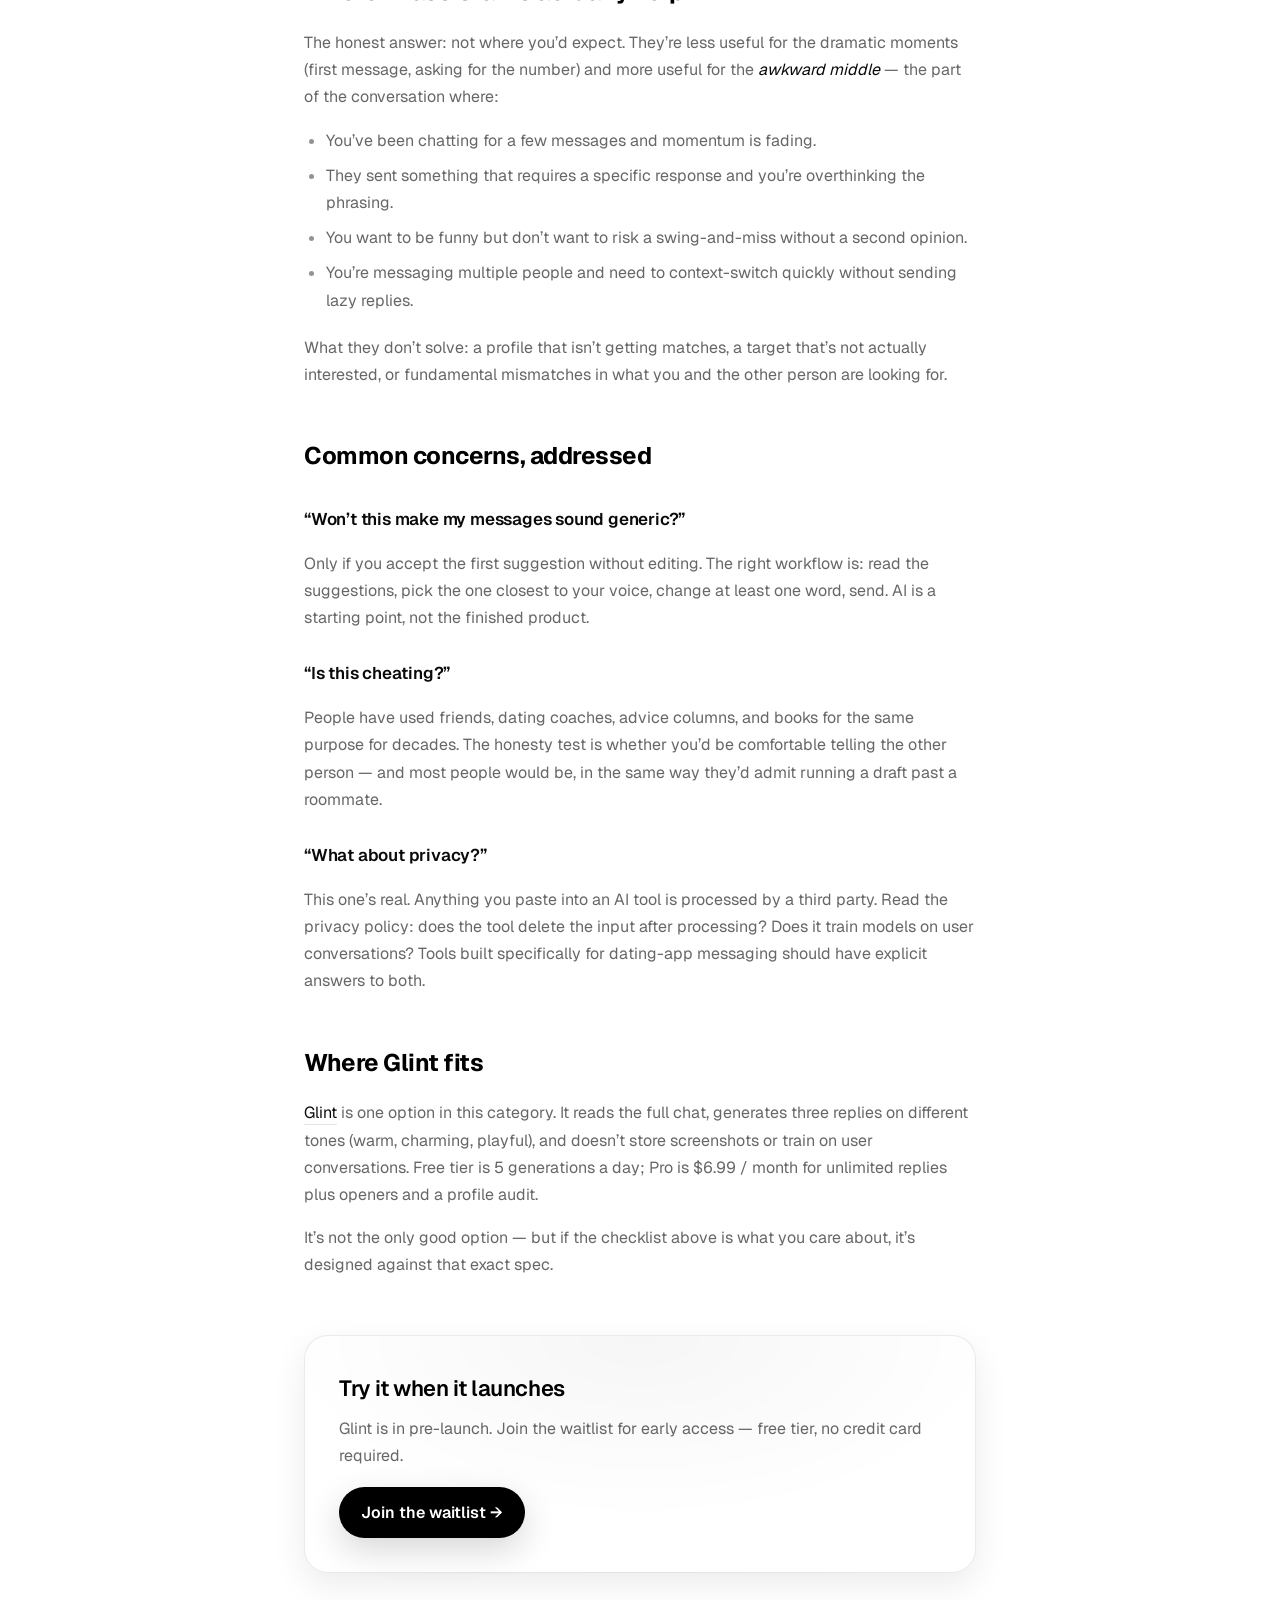
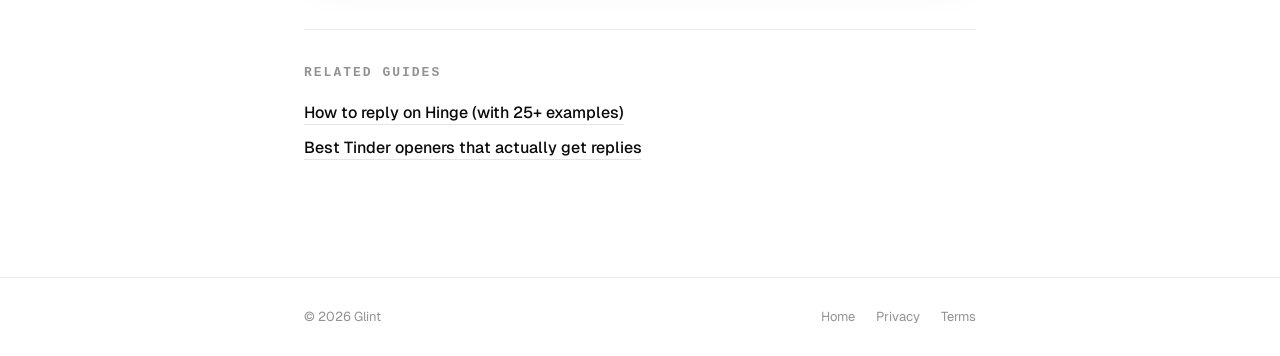
==== commit 1400610b: "Redesign site to premium light theme + better mobile - Flip dark "Noir" theme to white background / " ====
--- a/ai-dating-assistant/index.html
+++ b/ai-dating-assistant/index.html
@@ -15,7 +15,7 @@
 <meta property="og:image" content="https://glintapp.app/og.png" />
 <meta name="twitter:card" content="summary_large_image" />
 
-<link rel="icon" type="image/svg+xml" href="data:image/svg+xml,%3Csvg xmlns='http://www.w3.org/2000/svg' viewBox='0 0 24 24' fill='%23F4F4F5'%3E%3Cpath d='M12 2l1.7 7.2L21 12l-7.3 1.8L12 22l-1.7-8.2L3 12l7.3-1.8z'/%3E%3C/svg%3E" />
+<link rel="icon" type="image/svg+xml" href="data:image/svg+xml,%3Csvg xmlns='http://www.w3.org/2000/svg' viewBox='0 0 24 24' fill='%230A0A0A'%3E%3Cpath d='M12 2l1.7 7.2L21 12l-7.3 1.8L12 22l-1.7-8.2L3 12l7.3-1.8z'/%3E%3C/svg%3E" />
 <link rel="preconnect" href="https://fonts.googleapis.com" />
 <link rel="preconnect" href="https://fonts.gstatic.com" crossorigin />
 <link href="https://fonts.googleapis.com/css2?family=Geist:wght@400;500;600;700;800;900&family=Geist+Mono:wght@400;500&family=Instrument+Serif:ital@0;1&display=swap" rel="stylesheet" />
@@ -69,28 +69,28 @@
 
 <style>
   :root {
-    --bg:#000000; --bg-elev:#0A0A0A; --surface:#121212; --surface-2:#1C1C1C; --surface-3:#262626;
-    --border:rgba(255,255,255,0.06); --border-strong:rgba(255,255,255,0.22); --divider:rgba(255,255,255,0.12);
-    --ink:#F4F4F5; --ink-bright:#FFFFFF; --ink-inverse:#000000;
-    --ink2:rgba(244,244,245,0.62); --ink3:rgba(244,244,245,0.42); --ink4:rgba(244,244,245,0.26);
+    --bg:#FFFFFF; --bg-elev:#FAFAFA; --surface:#FFFFFF; --surface-2:#F4F4F5; --surface-3:#ECECEE;
+    --border:rgba(0,0,0,0.08); --border-strong:rgba(0,0,0,0.22); --divider:rgba(0,0,0,0.10);
+    --ink:#0A0A0A; --ink-bright:#000000; --ink-inverse:#FFFFFF;
+    --ink2:rgba(10,10,10,0.62); --ink3:rgba(10,10,10,0.44); --ink4:rgba(10,10,10,0.26);
     --presence:#5EEAD4;
     --mono:"Geist Mono","JetBrains Mono",ui-monospace,monospace; --serif:"Instrument Serif",Georgia,serif; --ease:cubic-bezier(.2,.7,.2,1);
     --font:"Geist","Inter",-apple-system,BlinkMacSystemFont,system-ui,sans-serif;
     --mono:"JetBrains Mono",ui-monospace,monospace;
     --serif:"Instrument Serif",Georgia,serif;
-    --glow:0 0 40px rgba(255,255,255,0.16);
+    --glow:0 12px 34px rgba(0,0,0,0.16);
   }
   *,*::before,*::after { box-sizing:border-box; }
   body { margin:0; font-family:var(--font); background:var(--bg); color:var(--ink); line-height:1.7; -webkit-font-smoothing:antialiased; text-rendering:optimizeLegibility; }
-  ::selection { background:rgba(255,255,255,0.18); color:#fff; }
+  ::selection { background:rgba(0,0,0,0.12); color:#000; }
   a { color:var(--ink); text-decoration:none; border-bottom:1px solid var(--divider); padding-bottom:1px; transition:color .15s ease,border-color .15s ease; }
   a:hover { color:var(--ink-bright); border-color:var(--ink3); }
   .container { max-width:720px; margin:0 auto; padding:0 24px; }
-  .nav { position:sticky; top:0; z-index:50; border-bottom:1px solid var(--border); padding:14px 0; background:rgba(0,0,0,0.62); backdrop-filter:blur(20px); -webkit-backdrop-filter:blur(20px); }
+  .nav { position:sticky; top:0; z-index:50; border-bottom:1px solid var(--border); padding:14px 0; background:rgba(255,255,255,0.72); backdrop-filter:blur(20px) saturate(140%); -webkit-backdrop-filter:blur(20px) saturate(140%); }
   .nav-inner { display:flex; justify-content:space-between; align-items:center; }
   .brand { display:flex; align-items:center; gap:9px; font-weight:700; font-size:18px; letter-spacing:-0.6px; color:var(--ink-bright); border:0; }
   .brand:hover { color:var(--ink-bright); }
-  .spark { width:18px; height:18px; color:var(--ink-bright); flex:none; filter:drop-shadow(0 0 8px rgba(255,255,255,0.35)); }
+  .spark { width:18px; height:18px; color:var(--ink-bright); flex:none; filter:none; }
   .nav .links a { color:var(--ink2); font-size:14px; margin-left:22px; border:0; padding:0; }
   .nav .links a:hover { color:var(--ink); }
   @media (max-width:560px){ .nav .links a { margin-left:14px; font-size:13px; } }
@@ -108,10 +108,10 @@
   em { color:var(--ink); font-style:italic; }
   blockquote { margin:16px 0; padding:14px 18px; background:var(--surface); border-left:2px solid var(--border-strong); border-radius:0 12px 12px 0; color:var(--ink); font-style:italic; }
   blockquote.them { border-left-color:var(--presence); }
-  .reply-block { background:var(--surface); border:1px solid var(--border); border-radius:16px; padding:18px 20px; margin:14px 0; }
+  .reply-block { background:var(--surface); border:1px solid var(--border); border-radius:16px; padding:18px 20px; margin:14px 0; box-shadow:0 1px 2px rgba(0,0,0,0.04), 0 4px 14px rgba(0,0,0,0.05); }
   .reply-block .label { font-family:var(--mono); font-size:10px; letter-spacing:2px; color:var(--ink3); text-transform:uppercase; }
   .reply-block.bad { border-color:rgba(220,38,38,0.32); }
-  .reply-block.bad .label { color:#F87171; }
+  .reply-block.bad .label { color:#DC2626; }
   .reply-block.good { border-color:var(--border-strong); }
   .reply-block.good .label { color:var(--ink-bright); }
   .reply-block .prompt { font-size:13px; color:var(--ink3); margin:4px 0 10px; font-style:italic; }
@@ -120,7 +120,7 @@
   .checklist li { position:relative; padding-left:28px; margin-bottom:12px; }
   .checklist li::before { content:""; position:absolute; left:0; top:7px; width:16px; height:16px; border-radius:5px; background:var(--surface-2); border:1px solid var(--border-strong); }
   .checklist li::after { content:"\2713"; position:absolute; left:3.5px; top:3px; color:var(--ink-bright); font-size:11px; font-weight:700; }
-  .cta { margin:56px 0 0; padding:34px; border-radius:24px; background:radial-gradient(90% 130% at 50% 0%, rgba(255,255,255,0.07), transparent 60%), var(--surface); border:1px solid var(--border); }
+  .cta { margin:56px 0 0; padding:34px; border-radius:24px; background:radial-gradient(90% 130% at 50% 0%, rgba(0,0,0,0.035), transparent 60%), var(--surface); border:1px solid var(--border); box-shadow:0 12px 34px rgba(0,0,0,0.08); }
   .cta h3 { margin:0 0 8px; font-size:22px; color:var(--ink-bright); letter-spacing:-0.4px; }
   .cta p { margin:0 0 18px; }
   .btn { display:inline-flex; align-items:center; gap:8px; padding:12px 22px; border-radius:999px; background:var(--ink-bright); color:var(--ink-inverse); font-weight:600; border:0; box-shadow:var(--glow); transition:transform .15s ease,opacity .15s ease; }
@@ -137,27 +137,27 @@
   .related a { font-weight:500; }
 
   /* ── Atmosphere ── */
-  ::selection { background:rgba(255,255,255,0.20); color:#fff; }
+  ::selection { background:rgba(0,0,0,0.12); color:#000; }
   ::-webkit-scrollbar { width:10px; }
-  ::-webkit-scrollbar-track { background:#000; }
-  ::-webkit-scrollbar-thumb { background:#1f1f1f; border-radius:10px; border:2px solid #000; }
+  ::-webkit-scrollbar-track { background:#fff; }
+  ::-webkit-scrollbar-thumb { background:#d8d8dc; border-radius:10px; border:2px solid #fff; }
   .fx { position:fixed; inset:0; pointer-events:none; }
   .fx-aurora { z-index:0; background:
-      radial-gradient(640px 420px at 78% -10%, rgba(255,255,255,0.06), transparent 62%),
-      radial-gradient(520px 480px at 6% 6%, rgba(255,255,255,0.035), transparent 60%);
+      radial-gradient(640px 420px at 78% -10%, rgba(0,0,0,0.03), transparent 62%),
+      radial-gradient(520px 480px at 6% 6%, rgba(0,0,0,0.022), transparent 60%);
       animation:drift 26s var(--ease) infinite alternate; }
   @keyframes drift { 0%{transform:translate3d(0,0,0) scale(1);} 100%{transform:translate3d(-2%,1.5%,0) scale(1.06);} }
-  .fx-grain { z-index:1; opacity:0.045; mix-blend-mode:overlay;
+  .fx-grain { z-index:1; opacity:0.035; mix-blend-mode:multiply;
       background-image:url("data:image/svg+xml,%3Csvg xmlns='http://www.w3.org/2000/svg' width='160' height='160'%3E%3Cfilter id='n'%3E%3CfeTurbulence type='fractalNoise' baseFrequency='0.85' numOctaves='3' stitchTiles='stitch'/%3E%3C/filter%3E%3Crect width='100%25' height='100%25' filter='url(%23n)'/%3E%3C/svg%3E"); }
   .cursor-glow { position:fixed; top:0; left:0; width:500px; height:500px; z-index:1; pointer-events:none;
       border-radius:50%; transform:translate(-50%,-50%); opacity:0; transition:opacity .4s ease;
-      background:radial-gradient(circle, rgba(255,255,255,0.045), transparent 62%); mix-blend-mode:screen; }
+      background:radial-gradient(circle, rgba(0,0,0,0.035), transparent 62%); mix-blend-mode:multiply; }
   main, footer { position:relative; z-index:2; }
   .nav { transition:background .3s ease, border-color .3s ease; }
-  .nav.scrolled { background:rgba(0,0,0,0.66) !important; backdrop-filter:blur(22px); -webkit-backdrop-filter:blur(22px); border-bottom-color:var(--border) !important; }
+  .nav.scrolled { background:rgba(255,255,255,0.78) !important; backdrop-filter:blur(22px); -webkit-backdrop-filter:blur(22px); border-bottom-color:var(--border) !important; }
   main { animation:fadeup .7s var(--ease) both; }
   @keyframes fadeup { from{opacity:0;transform:translateY(14px);} to{opacity:1;transform:none;} }
-  h1 { background:linear-gradient(176deg,#FFFFFF 38%, rgba(255,255,255,0.66) 100%);
+  h1 { background:linear-gradient(176deg,#0A0A0A 22%, rgba(10,10,10,0.58) 100%);
        -webkit-background-clip:text; background-clip:text; -webkit-text-fill-color:transparent; color:transparent; }
   @media (prefers-reduced-motion:reduce){ *{animation:none !important;} main{opacity:1;transform:none;} }
 </style>
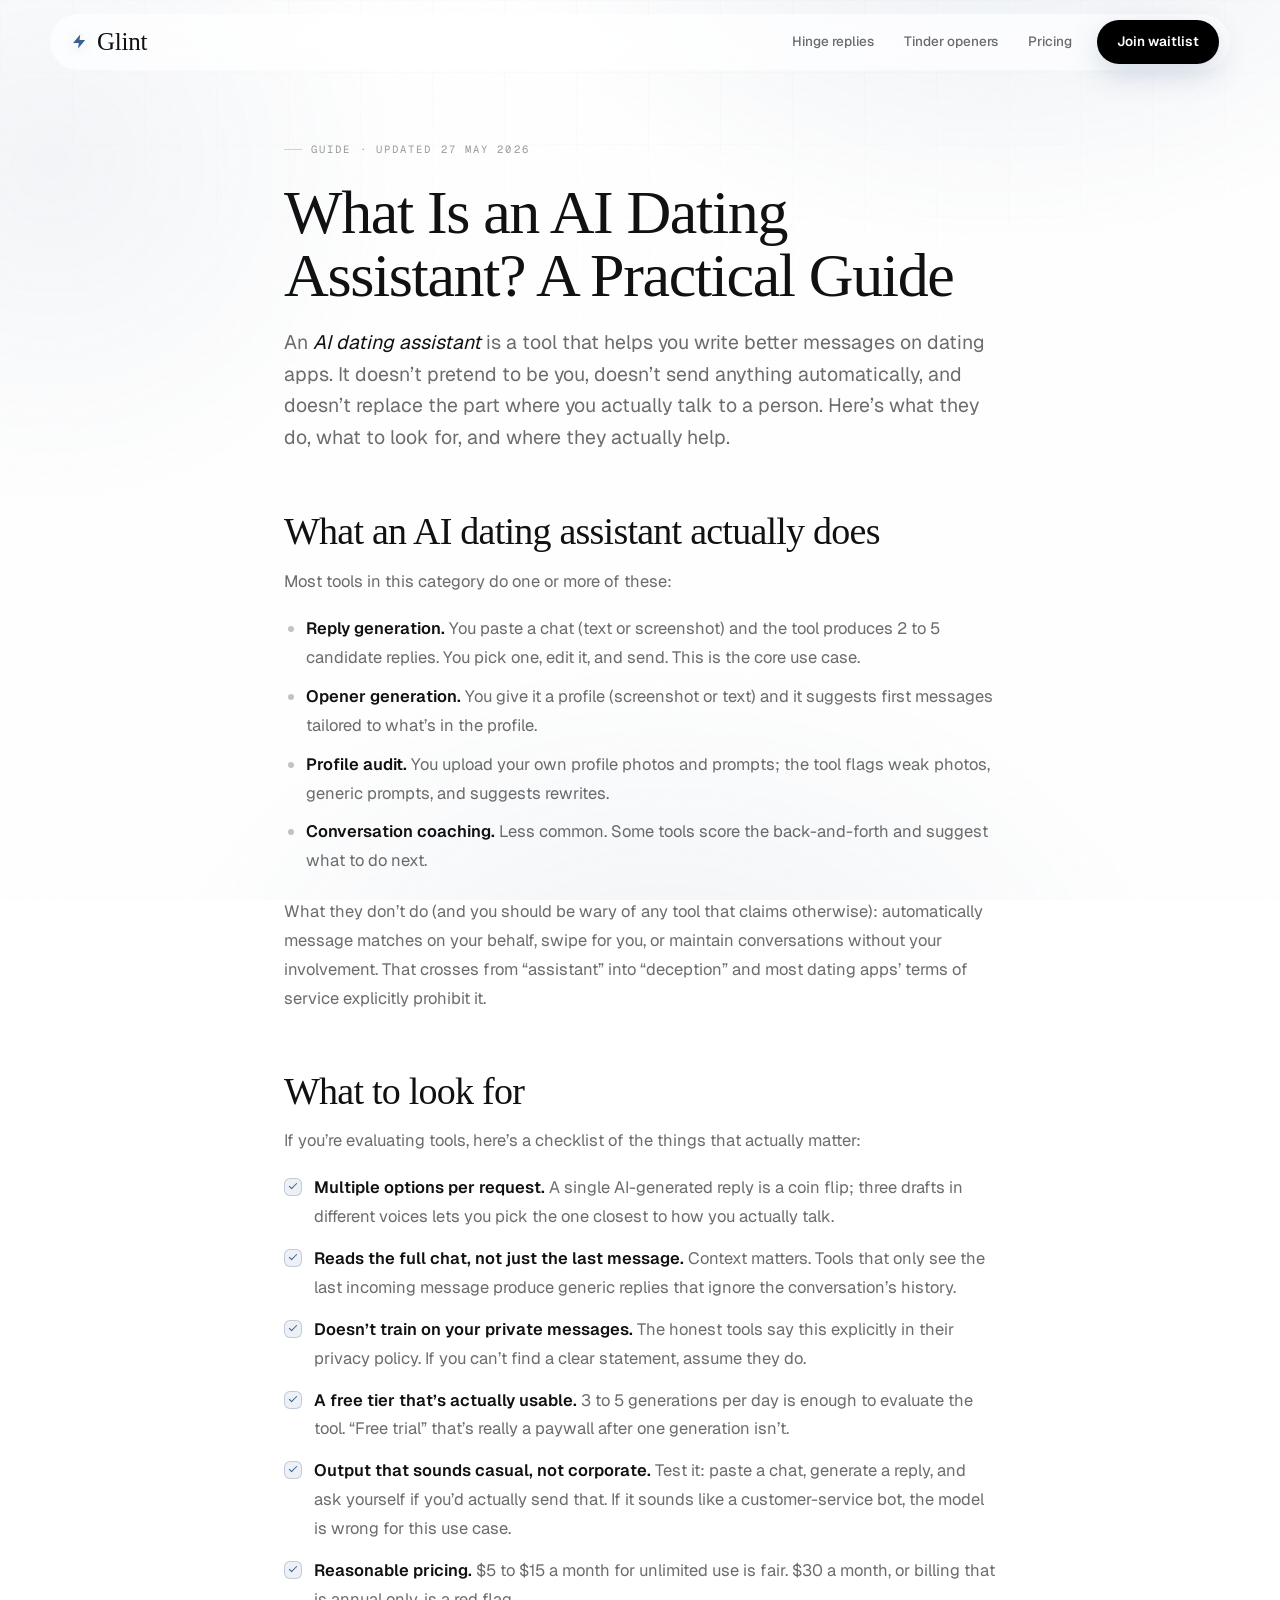
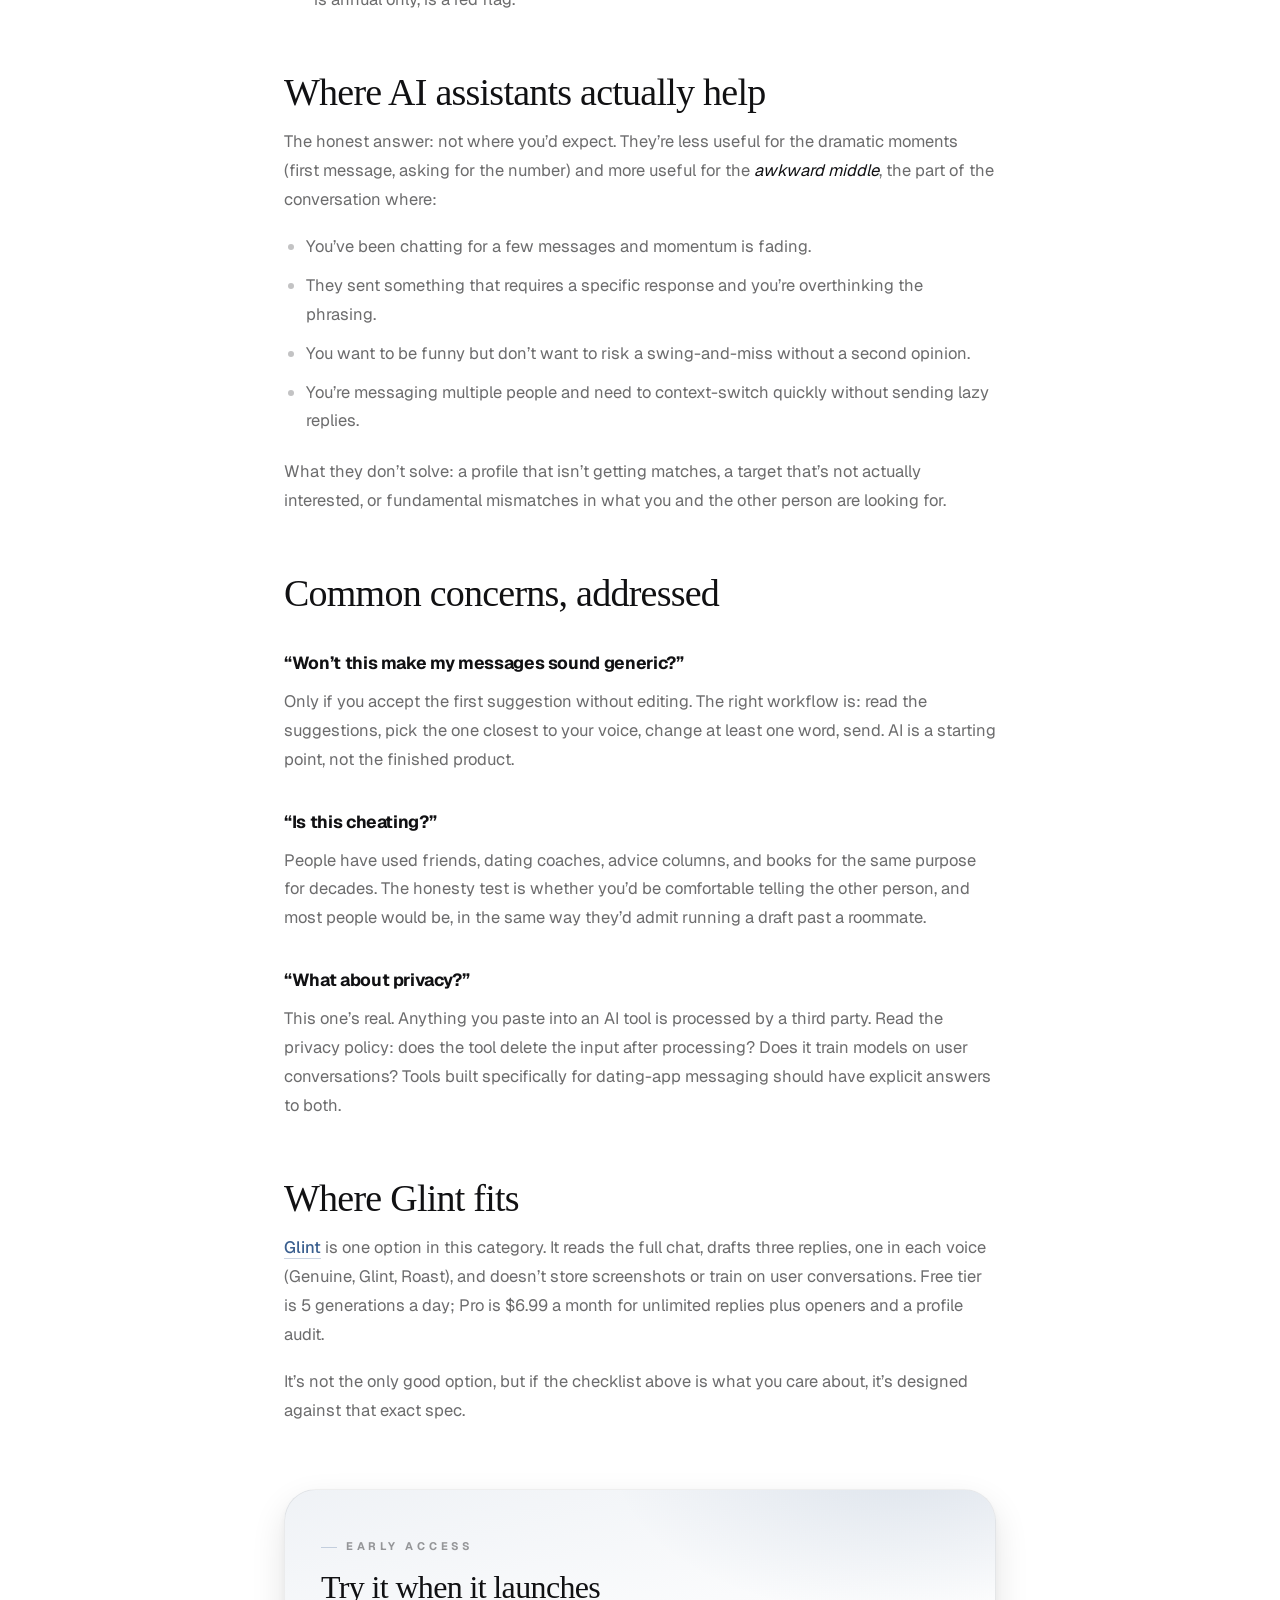
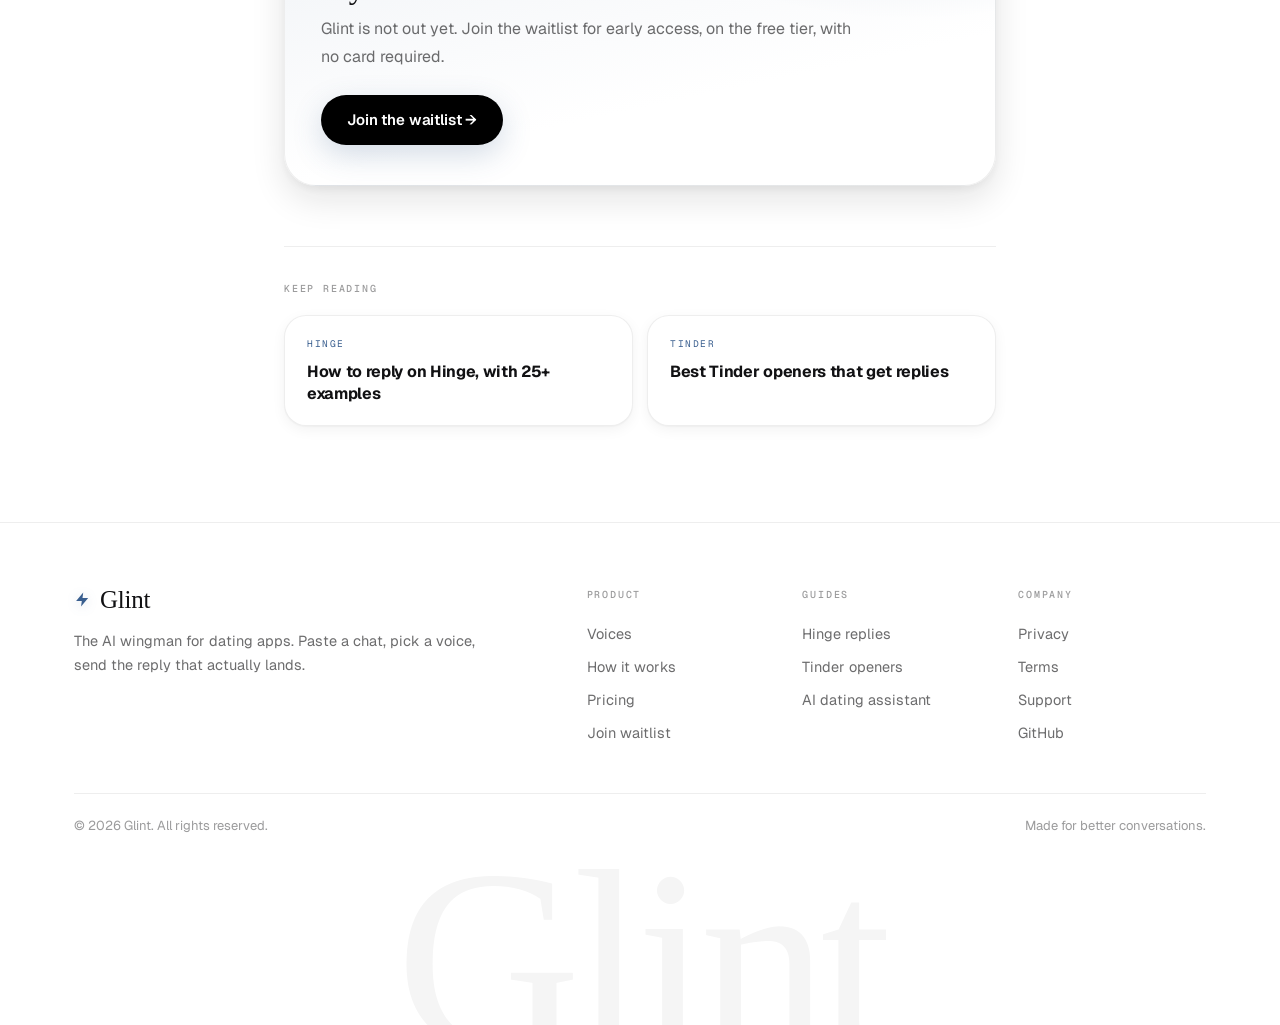
==== commit d22495cd: "Rebuild the site on the app's design system The site was already white but was a different system fr" ====
--- a/ai-dating-assistant/index.html
+++ b/ai-dating-assistant/index.html
@@ -15,7 +15,7 @@
 <meta property="og:image" content="https://glintapp.app/og.png" />
 <meta name="twitter:card" content="summary_large_image" />
 
-<link rel="icon" type="image/svg+xml" href="data:image/svg+xml,%3Csvg xmlns='http://www.w3.org/2000/svg' viewBox='0 0 24 24' fill='%230A0A0A'%3E%3Cpath d='M12 2l1.7 7.2L21 12l-7.3 1.8L12 22l-1.7-8.2L3 12l7.3-1.8z'/%3E%3C/svg%3E" />
+<link rel="icon" type="image/svg+xml" href="data:image/svg+xml,%3Csvg xmlns='http://www.w3.org/2000/svg' viewBox='0 0 24 24' fill='%233A5F8F'%3E%3Cpath d='M13 2 3 14h8l-1 8 10-12h-8l1-8z'/%3E%3C/svg%3E" />
 <link rel="preconnect" href="https://fonts.googleapis.com" />
 <link rel="preconnect" href="https://fonts.gstatic.com" crossorigin />
 <link href="https://fonts.googleapis.com/css2?family=Geist:wght@400;500;600;700;800;900&family=Geist+Mono:wght@400;500&family=Instrument+Serif:ital@0;1&display=swap" rel="stylesheet" />
@@ -41,12 +41,12 @@
     {
       "@type": "Question",
       "name": "What is an AI dating assistant?",
-      "acceptedAnswer": { "@type": "Answer", "text": "An AI dating assistant is a tool that helps with dating-app messaging. The most common type reads your chat (text or screenshot) and generates reply candidates you can copy and send. Some also help with opening lines, profile reviews, or photo selection. The AI doesn't message anyone for you — you stay in control of what's actually sent." }
+      "acceptedAnswer": { "@type": "Answer", "text": "An AI dating assistant is a tool that helps with dating-app messaging. The most common type reads your chat (text or screenshot) and generates reply candidates you can copy and send. Some also help with opening lines, profile reviews, or photo selection. The AI doesn't message anyone for you. You stay in control of what's actually sent." }
     },
     {
       "@type": "Question",
       "name": "Are AI dating assistants worth it?",
-      "acceptedAnswer": { "@type": "Answer", "text": "They're worth it for the awkward middle of conversations — the moments when you've read the profile, you have something in mind, but the phrasing isn't landing. They're less useful as a complete replacement for thinking; the people who get the most value treat AI as a brainstorm partner, not an autopilot." }
+      "acceptedAnswer": { "@type": "Answer", "text": "They're worth it for the awkward middle of conversations, the moments when you've read the profile, you have something in mind, but the phrasing isn't landing. They're less useful as a complete replacement for thinking; the people who get the most value treat AI as a brainstorm partner, not an autopilot." }
     },
     {
       "@type": "Question",
@@ -61,153 +61,65 @@
     {
       "@type": "Question",
       "name": "Is using an AI dating assistant cheating?",
-      "acceptedAnswer": { "@type": "Answer", "text": "Not in any meaningful sense. People have used friends, dating coaches, and books for the same purpose for decades. AI assistants are a faster version of asking a friend 'what should I say back to this?' The honesty line is whether you'd be comfortable telling the other person you used a tool — most people would, in the same way they'd say they ran a draft past a friend." }
+      "acceptedAnswer": { "@type": "Answer", "text": "Not in any meaningful sense. People have used friends, dating coaches, and books for the same purpose for decades. AI assistants are a faster version of asking a friend 'what should I say back to this?' The honesty line is whether you'd be comfortable telling the other person you used a tool. Most people would, in the same way they'd say they ran a draft past a friend." }
     }
   ]
 }
 </script>
 
-<style>
-  :root {
-    --bg:#FFFFFF; --bg-elev:#FAFAFA; --surface:#FFFFFF; --surface-2:#F4F4F5; --surface-3:#ECECEE;
-    --border:rgba(0,0,0,0.08); --border-strong:rgba(0,0,0,0.22); --divider:rgba(0,0,0,0.10);
-    --ink:#0A0A0A; --ink-bright:#000000; --ink-inverse:#FFFFFF;
-    --ink2:rgba(10,10,10,0.62); --ink3:rgba(10,10,10,0.44); --ink4:rgba(10,10,10,0.26);
-    --presence:#5EEAD4;
-    --mono:"Geist Mono","JetBrains Mono",ui-monospace,monospace; --serif:"Instrument Serif",Georgia,serif; --ease:cubic-bezier(.2,.7,.2,1);
-    --font:"Geist","Inter",-apple-system,BlinkMacSystemFont,system-ui,sans-serif;
-    --mono:"JetBrains Mono",ui-monospace,monospace;
-    --serif:"Instrument Serif",Georgia,serif;
-    --glow:0 12px 34px rgba(0,0,0,0.16);
-  }
-  *,*::before,*::after { box-sizing:border-box; }
-  body { margin:0; font-family:var(--font); background:var(--bg); color:var(--ink); line-height:1.7; -webkit-font-smoothing:antialiased; text-rendering:optimizeLegibility; }
-  ::selection { background:rgba(0,0,0,0.12); color:#000; }
-  a { color:var(--ink); text-decoration:none; border-bottom:1px solid var(--divider); padding-bottom:1px; transition:color .15s ease,border-color .15s ease; }
-  a:hover { color:var(--ink-bright); border-color:var(--ink3); }
-  .container { max-width:720px; margin:0 auto; padding:0 24px; }
-  .nav { position:sticky; top:0; z-index:50; border-bottom:1px solid var(--border); padding:14px 0; background:rgba(255,255,255,0.72); backdrop-filter:blur(20px) saturate(140%); -webkit-backdrop-filter:blur(20px) saturate(140%); }
-  .nav-inner { display:flex; justify-content:space-between; align-items:center; }
-  .brand { display:flex; align-items:center; gap:9px; font-weight:700; font-size:18px; letter-spacing:-0.6px; color:var(--ink-bright); border:0; }
-  .brand:hover { color:var(--ink-bright); }
-  .spark { width:18px; height:18px; color:var(--ink-bright); flex:none; filter:none; }
-  .nav .links a { color:var(--ink2); font-size:14px; margin-left:22px; border:0; padding:0; }
-  .nav .links a:hover { color:var(--ink); }
-  @media (max-width:560px){ .nav .links a { margin-left:14px; font-size:13px; } }
-  main { padding:56px 0 96px; }
-  h1 { font-size:clamp(32px,4.5vw,46px); font-weight:700; letter-spacing:-1.2px; margin:0 0 14px; line-height:1.1; color:var(--ink-bright); }
-  .meta { color:var(--ink3); font-size:12px; font-family:var(--mono); letter-spacing:1.5px; margin:0 0 36px; text-transform:uppercase; }
-  .lede { font-size:19px; color:var(--ink2); margin:0 0 36px; letter-spacing:-0.1px; }
-  h2 { font-size:24px; font-weight:700; letter-spacing:-0.5px; margin:48px 0 14px; color:var(--ink-bright); }
-  h3 { font-size:17px; font-weight:600; margin:28px 0 8px; letter-spacing:-0.2px; }
-  p,li { color:var(--ink2); font-size:16px; }
-  ul,ol { padding-left:22px; margin:12px 0 20px; }
-  li { margin-bottom:8px; }
-  li::marker { color:var(--ink3); }
-  strong { color:var(--ink); font-weight:600; }
-  em { color:var(--ink); font-style:italic; }
-  blockquote { margin:16px 0; padding:14px 18px; background:var(--surface); border-left:2px solid var(--border-strong); border-radius:0 12px 12px 0; color:var(--ink); font-style:italic; }
-  blockquote.them { border-left-color:var(--presence); }
-  .reply-block { background:var(--surface); border:1px solid var(--border); border-radius:16px; padding:18px 20px; margin:14px 0; box-shadow:0 1px 2px rgba(0,0,0,0.04), 0 4px 14px rgba(0,0,0,0.05); }
-  .reply-block .label { font-family:var(--mono); font-size:10px; letter-spacing:2px; color:var(--ink3); text-transform:uppercase; }
-  .reply-block.bad { border-color:rgba(220,38,38,0.32); }
-  .reply-block.bad .label { color:#DC2626; }
-  .reply-block.good { border-color:var(--border-strong); }
-  .reply-block.good .label { color:var(--ink-bright); }
-  .reply-block .prompt { font-size:13px; color:var(--ink3); margin:4px 0 10px; font-style:italic; }
-  .reply-block .reply { color:var(--ink); font-size:15.5px; }
-  .checklist { list-style:none; padding-left:0; }
-  .checklist li { position:relative; padding-left:28px; margin-bottom:12px; }
-  .checklist li::before { content:""; position:absolute; left:0; top:7px; width:16px; height:16px; border-radius:5px; background:var(--surface-2); border:1px solid var(--border-strong); }
-  .checklist li::after { content:"\2713"; position:absolute; left:3.5px; top:3px; color:var(--ink-bright); font-size:11px; font-weight:700; }
-  .cta { margin:56px 0 0; padding:34px; border-radius:24px; background:radial-gradient(90% 130% at 50% 0%, rgba(0,0,0,0.035), transparent 60%), var(--surface); border:1px solid var(--border); box-shadow:0 12px 34px rgba(0,0,0,0.08); }
-  .cta h3 { margin:0 0 8px; font-size:22px; color:var(--ink-bright); letter-spacing:-0.4px; }
-  .cta p { margin:0 0 18px; }
-  .btn { display:inline-flex; align-items:center; gap:8px; padding:12px 22px; border-radius:999px; background:var(--ink-bright); color:var(--ink-inverse); font-weight:600; border:0; box-shadow:var(--glow); transition:transform .15s ease,opacity .15s ease; }
-  .btn:hover { opacity:0.93; transform:translateY(-1px); color:var(--ink-inverse); }
-  footer { border-top:1px solid var(--border); padding:28px 0; color:var(--ink3); font-size:13px; }
-  .foot-inner { display:flex; justify-content:space-between; gap:16px; flex-wrap:wrap; }
-  .foot-inner a { color:var(--ink3); margin-left:18px; border:0; }
-  .foot-inner a:first-child { margin-left:0; }
-  .foot-inner a:hover { color:var(--ink); }
-  .related { margin:56px 0 0; padding-top:32px; border-top:1px solid var(--border); }
-  .related h3 { margin:0 0 14px; font-size:13px; color:var(--ink3); font-family:var(--mono); letter-spacing:2px; text-transform:uppercase; }
-  .related ul { list-style:none; padding:0; }
-  .related li { margin-bottom:8px; }
-  .related a { font-weight:500; }
-
-  /* ── Atmosphere ── */
-  ::selection { background:rgba(0,0,0,0.12); color:#000; }
-  ::-webkit-scrollbar { width:10px; }
-  ::-webkit-scrollbar-track { background:#fff; }
-  ::-webkit-scrollbar-thumb { background:#d8d8dc; border-radius:10px; border:2px solid #fff; }
-  .fx { position:fixed; inset:0; pointer-events:none; }
-  .fx-aurora { z-index:0; background:
-      radial-gradient(640px 420px at 78% -10%, rgba(0,0,0,0.03), transparent 62%),
-      radial-gradient(520px 480px at 6% 6%, rgba(0,0,0,0.022), transparent 60%);
-      animation:drift 26s var(--ease) infinite alternate; }
-  @keyframes drift { 0%{transform:translate3d(0,0,0) scale(1);} 100%{transform:translate3d(-2%,1.5%,0) scale(1.06);} }
-  .fx-grain { z-index:1; opacity:0.035; mix-blend-mode:multiply;
-      background-image:url("data:image/svg+xml,%3Csvg xmlns='http://www.w3.org/2000/svg' width='160' height='160'%3E%3Cfilter id='n'%3E%3CfeTurbulence type='fractalNoise' baseFrequency='0.85' numOctaves='3' stitchTiles='stitch'/%3E%3C/filter%3E%3Crect width='100%25' height='100%25' filter='url(%23n)'/%3E%3C/svg%3E"); }
-  .cursor-glow { position:fixed; top:0; left:0; width:500px; height:500px; z-index:1; pointer-events:none;
-      border-radius:50%; transform:translate(-50%,-50%); opacity:0; transition:opacity .4s ease;
-      background:radial-gradient(circle, rgba(0,0,0,0.035), transparent 62%); mix-blend-mode:multiply; }
-  main, footer { position:relative; z-index:2; }
-  .nav { transition:background .3s ease, border-color .3s ease; }
-  .nav.scrolled { background:rgba(255,255,255,0.78) !important; backdrop-filter:blur(22px); -webkit-backdrop-filter:blur(22px); border-bottom-color:var(--border) !important; }
-  main { animation:fadeup .7s var(--ease) both; }
-  @keyframes fadeup { from{opacity:0;transform:translateY(14px);} to{opacity:1;transform:none;} }
-  h1 { background:linear-gradient(176deg,#0A0A0A 22%, rgba(10,10,10,0.58) 100%);
-       -webkit-background-clip:text; background-clip:text; -webkit-text-fill-color:transparent; color:transparent; }
-  @media (prefers-reduced-motion:reduce){ *{animation:none !important;} main{opacity:1;transform:none;} }
-</style>
+<link rel="stylesheet" href="/glint.css" />
 </head>
 <body>
 
 <div class="fx fx-aurora"></div>
+<div class="fx fx-grid"></div>
 <div class="fx fx-grain"></div>
-<div class="cursor-glow" id="cursorGlow"></div>
-
-<nav class="nav">
-  <div class="container nav-inner">
-    <a href="/" class="brand"><span>Glint</span></a>
-    <div class="links">
-      <a href="/">Home</a>
+<div class="pointer-halo" id="halo"></div>
+
+<nav class="nav" id="nav">
+  <div class="nav-inner">
+    <a href="/" class="brand" aria-label="Glint home">
+      <svg class="mark" viewBox="0 0 24 24" aria-hidden="true"><path d="M13 2 3 14h8l-1 8 10-12h-8l1-8z"/></svg>
+      Glint
+    </a>
+    <div class="nav-links">
       <a href="/hinge-replies">Hinge replies</a>
       <a href="/tinder-openers">Tinder openers</a>
+      <a href="/#pricing">Pricing</a>
+      <a href="/#join" class="nav-cta">Join waitlist</a>
     </div>
   </div>
 </nav>
 
-<main>
+<main class="doc">
   <div class="container">
-    <p class="meta">GUIDE · UPDATED 27 MAY 2026</p>
-    <h1>What Is an AI Dating Assistant? A Practical Guide</h1>
-    <p class="lede">An <em>AI dating assistant</em> is a tool that helps you write better messages on dating apps. It doesn&rsquo;t pretend to be you, doesn&rsquo;t send anything automatically, and doesn&rsquo;t replace the part where you actually talk to a person. Here&rsquo;s what they do, what to look for, and where they actually help.</p>
+    <p class="meta" data-rv="fade"><span class="tick"></span> GUIDE · UPDATED 27 MAY 2026</p>
+    <h1 data-rv>What Is an AI Dating Assistant? A Practical Guide</h1>
+    <p class="lede" data-rv style="--d:90ms">An <em>AI dating assistant</em> is a tool that helps you write better messages on dating apps. It doesn&rsquo;t pretend to be you, doesn&rsquo;t send anything automatically, and doesn&rsquo;t replace the part where you actually talk to a person. Here&rsquo;s what they do, what to look for, and where they actually help.</p>
 
     <h2>What an AI dating assistant actually does</h2>
     <p>Most tools in this category do one or more of these:</p>
     <ul>
-      <li><strong>Reply generation.</strong> You paste a chat (text or screenshot) and the tool produces 2–5 candidate replies. You pick one, edit it, and send. This is the core use case.</li>
+      <li><strong>Reply generation.</strong> You paste a chat (text or screenshot) and the tool produces 2 to 5 candidate replies. You pick one, edit it, and send. This is the core use case.</li>
       <li><strong>Opener generation.</strong> You give it a profile (screenshot or text) and it suggests first messages tailored to what&rsquo;s in the profile.</li>
       <li><strong>Profile audit.</strong> You upload your own profile photos and prompts; the tool flags weak photos, generic prompts, and suggests rewrites.</li>
-      <li><strong>Conversation coaching.</strong> Less common — some tools score the back-and-forth and suggest what to do next.</li>
+      <li><strong>Conversation coaching.</strong> Less common. Some tools score the back-and-forth and suggest what to do next.</li>
     </ul>
     <p>What they don&rsquo;t do (and you should be wary of any tool that claims otherwise): automatically message matches on your behalf, swipe for you, or maintain conversations without your involvement. That crosses from &ldquo;assistant&rdquo; into &ldquo;deception&rdquo; and most dating apps&rsquo; terms of service explicitly prohibit it.</p>
 
     <h2>What to look for</h2>
     <p>If you&rsquo;re evaluating tools, here&rsquo;s a checklist of the things that actually matter:</p>
     <ul class="checklist">
-      <li><strong>Multiple options per request.</strong> A single AI-generated reply is a coin flip; three options on different tones lets you pick the one closest to how you actually talk.</li>
+      <li><strong>Multiple options per request.</strong> A single AI-generated reply is a coin flip; three drafts in different voices lets you pick the one closest to how you actually talk.</li>
       <li><strong>Reads the full chat, not just the last message.</strong> Context matters. Tools that only see the last incoming message produce generic replies that ignore the conversation&rsquo;s history.</li>
       <li><strong>Doesn&rsquo;t train on your private messages.</strong> The honest tools say this explicitly in their privacy policy. If you can&rsquo;t find a clear statement, assume they do.</li>
-      <li><strong>A free tier that&rsquo;s actually usable.</strong> 3–5 generations per day is enough to evaluate the tool. &ldquo;Free trial&rdquo; that&rsquo;s really a paywall after one generation isn&rsquo;t.</li>
+      <li><strong>A free tier that&rsquo;s actually usable.</strong> 3 to 5 generations per day is enough to evaluate the tool. &ldquo;Free trial&rdquo; that&rsquo;s really a paywall after one generation isn&rsquo;t.</li>
       <li><strong>Output that sounds casual, not corporate.</strong> Test it: paste a chat, generate a reply, and ask yourself if you&rsquo;d actually send that. If it sounds like a customer-service bot, the model is wrong for this use case.</li>
-      <li><strong>Reasonable pricing.</strong> $5–15 / month for unlimited use is fair. $30+ / month or annual-only billing is a red flag.</li>
+      <li><strong>Reasonable pricing.</strong> $5 to $15 a month for unlimited use is fair. $30 a month, or billing that is annual only, is a red flag.</li>
     </ul>
 
     <h2>Where AI assistants actually help</h2>
-    <p>The honest answer: not where you&rsquo;d expect. They&rsquo;re less useful for the dramatic moments (first message, asking for the number) and more useful for the <em>awkward middle</em> — the part of the conversation where:</p>
+    <p>The honest answer: not where you&rsquo;d expect. They&rsquo;re less useful for the dramatic moments (first message, asking for the number) and more useful for the <em>awkward middle</em>, the part of the conversation where:</p>
     <ul>
       <li>You&rsquo;ve been chatting for a few messages and momentum is fading.</li>
       <li>They sent something that requires a specific response and you&rsquo;re overthinking the phrasing.</li>
@@ -222,45 +134,73 @@
     <p>Only if you accept the first suggestion without editing. The right workflow is: read the suggestions, pick the one closest to your voice, change at least one word, send. AI is a starting point, not the finished product.</p>
 
     <h3>&ldquo;Is this cheating?&rdquo;</h3>
-    <p>People have used friends, dating coaches, advice columns, and books for the same purpose for decades. The honesty test is whether you&rsquo;d be comfortable telling the other person — and most people would be, in the same way they&rsquo;d admit running a draft past a roommate.</p>
+    <p>People have used friends, dating coaches, advice columns, and books for the same purpose for decades. The honesty test is whether you&rsquo;d be comfortable telling the other person, and most people would be, in the same way they&rsquo;d admit running a draft past a roommate.</p>
 
     <h3>&ldquo;What about privacy?&rdquo;</h3>
     <p>This one&rsquo;s real. Anything you paste into an AI tool is processed by a third party. Read the privacy policy: does the tool delete the input after processing? Does it train models on user conversations? Tools built specifically for dating-app messaging should have explicit answers to both.</p>
 
     <h2>Where Glint fits</h2>
-    <p><a href="/">Glint</a> is one option in this category. It reads the full chat, generates three replies on different tones (warm, charming, playful), and doesn&rsquo;t store screenshots or train on user conversations. Free tier is 5 generations a day; Pro is $6.99 / month for unlimited replies plus openers and a profile audit.</p>
-    <p>It&rsquo;s not the only good option — but if the checklist above is what you care about, it&rsquo;s designed against that exact spec.</p>
-
-    <div class="cta">
+    <p><a href="/">Glint</a> is one option in this category. It reads the full chat, drafts three replies, one in each voice (Genuine, Glint, Roast), and doesn&rsquo;t store screenshots or train on user conversations. Free tier is 5 generations a day; Pro is $6.99 a month for unlimited replies plus openers and a profile audit.</p>
+    <p>It&rsquo;s not the only good option, but if the checklist above is what you care about, it&rsquo;s designed against that exact spec.</p>
+
+    <div class="doc-cta sweep" data-rv>
+      <span class="eyebrow"><span class="tick"></span> Early access</span>
       <h3>Try it when it launches</h3>
-      <p>Glint is in pre-launch. Join the waitlist for early access — free tier, no credit card required.</p>
-      <a href="/#download" class="btn">Join the waitlist →</a>
-    </div>
-
-    <div class="related">
-      <h3>Related guides</h3>
-      <ul>
-        <li><a href="/hinge-replies">How to reply on Hinge (with 25+ examples)</a></li>
-        <li><a href="/tinder-openers">Best Tinder openers that actually get replies</a></li>
-      </ul>
+      <p>Glint is not out yet. Join the waitlist for early access, on the free tier, with no card required.</p>
+      <a href="/#join" class="btn btn-primary" data-ph-event="guide_cta_clicked" data-ph-guide="ai-dating-assistant">Join the waitlist &rarr;</a>
+    </div>
+
+    <div class="related" data-rv="fade">
+      <h3>Keep reading</h3>
+      <div class="related-grid">
+        <a href="/hinge-replies"><span class="k">Hinge</span><span class="t">How to reply on Hinge, with 25+ examples</span></a>
+        <a href="/tinder-openers"><span class="k">Tinder</span><span class="t">Best Tinder openers that get replies</span></a>
+      </div>
     </div>
   </div>
 </main>
 
 <footer>
-  <div class="container foot-inner">
-    <div>© 2026 Glint</div>
-    <div>
-      <a href="/">Home</a>
-      <a href="/privacy">Privacy</a>
-      <a href="/terms">Terms</a>
+  <div class="container">
+    <div class="foot-top">
+      <div class="lead">
+        <a href="/" class="brand">
+          <svg class="mark" viewBox="0 0 24 24" aria-hidden="true"><path d="M13 2 3 14h8l-1 8 10-12h-8l1-8z"/></svg>
+          Glint
+        </a>
+        <p>The AI wingman for dating apps. Paste a chat, pick a voice, send the reply that actually lands.</p>
+      </div>
+      <div class="foot-links">
+        <div class="foot-col">
+          <h4>Product</h4>
+          <a href="/#voices">Voices</a>
+          <a href="/#how">How it works</a>
+          <a href="/#pricing">Pricing</a>
+          <a href="/#join">Join waitlist</a>
+        </div>
+        <div class="foot-col">
+          <h4>Guides</h4>
+          <a href="/hinge-replies">Hinge replies</a>
+          <a href="/tinder-openers">Tinder openers</a>
+          <a href="/ai-dating-assistant">AI dating assistant</a>
+        </div>
+        <div class="foot-col">
+          <h4>Company</h4>
+          <a href="/privacy">Privacy</a>
+          <a href="/terms">Terms</a>
+          <a href="mailto:khanna.hemant3@gmail.com">Support</a>
+          <a href="https://github.com/hemant0024/glintweb" rel="noopener">GitHub</a>
+        </div>
+      </div>
+    </div>
+    <div class="foot-bottom">
+      <span>&copy; 2026 Glint. All rights reserved.</span>
+      <span>Made for better conversations.</span>
     </div>
   </div>
+  <div class="watermark" aria-hidden="true">Glint</div>
 </footer>
 
-<script>
-  (function(){var n=document.querySelector('.nav');if(n){var f=function(){n.classList.toggle('scrolled',window.scrollY>12)};f();window.addEventListener('scroll',f,{passive:true});}})();
-  (function(){if(window.matchMedia('(pointer:fine)').matches){var g=document.getElementById('cursorGlow');if(!g)return;window.addEventListener('mousemove',function(e){g.style.left=e.clientX+'px';g.style.top=e.clientY+'px';g.style.opacity='1';},{passive:true});window.addEventListener('mouseleave',function(){g.style.opacity='0';});}})();
-</script>
+<script src="/glint.js" defer></script>
 </body>
 </html>
--- a/glint.css
+++ b/glint.css
@@ -0,0 +1,361 @@
+/* ═══════════════════════════════════════════════════════════════════════
+   GLINT — "Daylight" web edition, shared foundation.
+
+   One system with the app (Glint Voice v7): white paper, near black ink,
+   colour spent only where it MEANS something. Instrument Serif owns the big
+   lines, Geist owns the UI, Geist Mono owns specs and counters. CTAs are ink
+   pills wearing a halo, never a coloured fill.
+
+   Every page on the site links this file. Page specific layout stays in that
+   page's own <style> block; tokens, chrome and document typography live here
+   so there is exactly one place to change them.
+   ═══════════════════════════════════════════════════════════════════════ */
+
+/* Registered so a page can CROSSFADE between voices instead of snapping. */
+@property --accent      { syntax: "<color>"; inherits: true; initial-value: #3A5F8F; }
+@property --accent-deep { syntax: "<color>"; inherits: true; initial-value: #2A4569; }
+
+:root {
+  /* Ground and ink — the app's LIGHT palette, token for token */
+  --bg:#FFFFFF; --bg-elev:#FAFAFB; --surface:#FFFFFF;
+  --surface-2:#F4F4F6; --surface-3:#EBEBEF;
+  --border:rgba(17,17,19,0.07); --border-strong:rgba(17,17,19,0.16); --divider:rgba(17,17,19,0.07);
+  --ink:#111113; --ink-bright:#000000; --ink-inverse:#FFFFFF;
+  --ink-2:rgba(17,17,19,0.62); --ink-3:rgba(17,17,19,0.42); --ink-4:rgba(17,17,19,0.25);
+
+  /* The three voices — the only hues on the site (app light ramps) */
+  --genuine:#41704A; --rizz:#3A5F8F; --roast:#A32A2A;
+
+  --accent:#3A5F8F; --accent-deep:#2A4569;
+  --accent-soft:color-mix(in srgb, var(--accent) 9%, transparent);
+  --accent-line:color-mix(in srgb, var(--accent) 26%, transparent);
+  --accent-glow:color-mix(in srgb, var(--accent) 22%, transparent);
+  --accent-wash:color-mix(in srgb, var(--accent) 13%, transparent);
+
+  --font:"Geist","Inter",-apple-system,BlinkMacSystemFont,system-ui,sans-serif;
+  --mono:"Geist Mono","JetBrains Mono",ui-monospace,monospace;
+  --serif:"Instrument Serif",Georgia,serif;
+
+  --shadow-sm:0 1px 2px rgba(16,16,20,0.04), 0 4px 14px rgba(16,16,20,0.05);
+  --shadow-md:0 8px 22px rgba(16,16,20,0.08), 0 2px 6px rgba(16,16,20,0.04);
+  --shadow-lg:0 14px 34px rgba(16,16,20,0.11), 0 4px 10px rgba(16,16,20,0.05);
+  --shadow-xl:0 30px 70px rgba(16,16,20,0.14), 0 8px 20px rgba(16,16,20,0.06);
+  --halo:0 10px 30px var(--accent-glow);
+
+  --ease:cubic-bezier(.2,.7,.3,1);   /* the app's curve */
+  --expo:cubic-bezier(.16,1,.3,1);   /* the long settle */
+  --max:1180px;
+}
+
+/* Guides and legal pages stay on the house voice: the accent means "which
+   voice am I speaking in", so a page that is not speaking must not claim one. */
+html[data-voice="genuine"] { --accent:#41704A; --accent-deep:#2E5234; }
+html[data-voice="rizz"]    { --accent:#3A5F8F; --accent-deep:#2A4569; }
+html[data-voice="roast"]   { --accent:#A32A2A; --accent-deep:#7A1F1F; }
+html { transition:--accent .8s var(--expo), --accent-deep .8s var(--expo); }
+
+*,*::before,*::after { box-sizing:border-box; }
+html { scroll-behavior:smooth; -webkit-text-size-adjust:100%; }
+html, body { margin:0; padding:0; max-width:100%; overflow-x:clip; }
+body {
+  font-family:var(--font); background:var(--bg); color:var(--ink); line-height:1.6;
+  font-size:16px; -webkit-font-smoothing:antialiased; text-rendering:optimizeLegibility;
+}
+a { color:inherit; text-decoration:none; }
+img,svg { display:block; max-width:100%; }
+button,input { font:inherit; color:inherit; }
+::selection { background:var(--accent-wash); color:var(--ink-bright); }
+::-webkit-scrollbar { width:11px; }
+::-webkit-scrollbar-track { background:#fff; }
+::-webkit-scrollbar-thumb { background:#dcdce1; border-radius:10px; border:3px solid #fff; }
+::-webkit-scrollbar-thumb:hover { background:#c4c4cc; }
+.container { width:100%; max-width:var(--max); margin:0 auto; padding:0 24px; }
+
+/* ─────────────────────────────────────────────────────  atmosphere  ── */
+.fx { position:fixed; inset:0; pointer-events:none; z-index:0; }
+.fx-aurora {
+  background:
+    radial-gradient(760px 520px at 78% -10%, var(--accent-soft), transparent 64%),
+    radial-gradient(560px 560px at 4% 18%, color-mix(in srgb, var(--accent) 6%, transparent), transparent 62%),
+    radial-gradient(820px 560px at 52% 112%, color-mix(in srgb, var(--accent) 7%, transparent), transparent 62%);
+  animation:drift 26s var(--ease) infinite alternate;
+}
+@keyframes drift {
+  from { transform:translate3d(0,0,0) scale(1); }
+  to   { transform:translate3d(-2.2%,1.6%,0) scale(1.07); }
+}
+.fx-grid {
+  opacity:.55;
+  background-image:linear-gradient(rgba(17,17,19,0.03) 1px,transparent 1px),
+                   linear-gradient(90deg,rgba(17,17,19,0.03) 1px,transparent 1px);
+  background-size:72px 72px;
+  -webkit-mask-image:radial-gradient(128% 76% at 50% 0%,#000 0%,transparent 72%);
+          mask-image:radial-gradient(128% 76% at 50% 0%,#000 0%,transparent 72%);
+}
+.fx-grain {
+  opacity:.032; mix-blend-mode:multiply; z-index:1;
+  background-image:url("data:image/svg+xml,%3Csvg xmlns='http://www.w3.org/2000/svg' width='180' height='180'%3E%3Cfilter id='n'%3E%3CfeTurbulence type='fractalNoise' baseFrequency='0.82' numOctaves='3' stitchTiles='stitch'/%3E%3C/filter%3E%3Crect width='100%25' height='100%25' filter='url(%23n)'/%3E%3C/svg%3E");
+  animation:grain 9s steps(1) infinite;
+}
+@keyframes grain {
+  0%{transform:translate(0,0)} 20%{transform:translate(2%,-3%)} 40%{transform:translate(-3%,2%)}
+  60%{transform:translate(3%,3%)} 80%{transform:translate(-2%,-2%)} 100%{transform:translate(0,0)}
+}
+.pointer-halo {
+  position:fixed; top:0; left:0; width:560px; height:560px; z-index:1; pointer-events:none;
+  border-radius:50%; transform:translate(-50%,-50%); opacity:0; transition:opacity .5s ease;
+  background:radial-gradient(circle, var(--accent-soft), transparent 62%); mix-blend-mode:multiply;
+}
+nav, main, footer { position:relative; z-index:2; }
+
+/* ─────────────────────────────────────────────────  reveal system  ── */
+[data-rv] {
+  opacity:0; transform:translateY(26px) scale(.985); filter:blur(12px);
+  transition:opacity .9s var(--expo), transform .9s var(--expo), filter .9s var(--expo);
+  transition-delay:var(--d,0ms);
+}
+[data-rv].in { opacity:1; transform:none; filter:blur(0); }
+[data-rv="fade"] { transform:none; filter:blur(8px); }
+[data-rv="rise"] { transform:translateY(40px) scale(.97); }
+
+.eyebrow {
+  display:inline-flex; align-items:center; gap:9px;
+  font-size:11px; font-weight:700; letter-spacing:.34em; text-transform:uppercase;
+  color:var(--ink-3); transition:letter-spacing 1.1s var(--expo);
+}
+[data-rv]:not(.in) .eyebrow, .eyebrow[data-rv]:not(.in) { letter-spacing:.62em; }
+.eyebrow .bolt { width:12px; height:12px; fill:var(--accent); }
+.eyebrow .tick { width:16px; height:1px; background:var(--accent-line); }
+
+/* the refraction sweep */
+.sweep { position:relative; overflow:hidden; isolation:isolate; }
+.sweep::after {
+  content:""; position:absolute; top:-40%; bottom:-40%; width:44%; left:0; z-index:4;
+  background:linear-gradient(100deg, transparent, rgba(255,255,255,.85) 46%, transparent);
+  transform:translateX(-170%) rotate(6deg); pointer-events:none; opacity:0;
+}
+.sweep.lit::after { animation:refract 1.25s var(--expo) forwards; }
+@keyframes refract {
+  0%   { transform:translateX(-170%) rotate(6deg); opacity:0; }
+  18%  { opacity:.9; }
+  100% { transform:translateX(300%) rotate(6deg); opacity:0; }
+}
+
+/* ───────────────────────────────────────────────────────────  nav  ── */
+.nav { position:fixed; top:14px; left:0; right:0; z-index:80; display:flex; justify-content:center; padding:0 16px; }
+.nav-inner {
+  display:flex; align-items:center; width:100%; max-width:var(--max);
+  height:56px; padding:0 10px 0 20px; border-radius:999px;
+  background:rgba(255,255,255,0.70);
+  -webkit-backdrop-filter:saturate(180%) blur(22px); backdrop-filter:saturate(180%) blur(22px);
+  border:1px solid transparent;
+  transition:border-color .45s var(--ease), box-shadow .45s var(--ease), background .45s var(--ease);
+}
+.nav.stuck .nav-inner { border-color:var(--border); box-shadow:var(--shadow-md); background:rgba(255,255,255,0.85); }
+.brand {
+  display:inline-flex; align-items:center; gap:9px;
+  font-family:var(--serif); font-size:25px; letter-spacing:-.01em; line-height:1; padding-bottom:2px;
+}
+.brand .mark {
+  width:17px; height:17px; fill:var(--accent);
+  filter:drop-shadow(0 2px 6px var(--accent-glow)); transition:transform .5s var(--ease);
+}
+.brand:hover .mark { transform:translateY(-1px) rotate(-6deg); }
+.nav-links { display:flex; align-items:center; gap:4px; margin-left:auto; }
+.nav-links a {
+  font-size:13.5px; font-weight:500; color:var(--ink-2); padding:9px 13px; border-radius:999px;
+  transition:color .25s var(--ease), background .25s var(--ease);
+}
+.nav-links a:hover { color:var(--ink); background:var(--surface-2); }
+.nav-cta {
+  background:var(--ink-bright) !important; color:var(--ink-inverse) !important;
+  padding:11px 20px !important; font-weight:600 !important; margin-left:8px;
+  box-shadow:var(--halo); transition:transform .3s var(--ease), box-shadow .4s var(--ease) !important;
+}
+.nav-cta:hover { transform:translateY(-1px); box-shadow:0 14px 34px var(--accent-glow); }
+
+/* ───────────────────────────────────────────────────────  buttons  ── */
+.btn {
+  display:inline-flex; align-items:center; justify-content:center; gap:8px;
+  height:50px; padding:0 26px; border-radius:999px;
+  font-size:15px; font-weight:600; letter-spacing:-.01em; cursor:pointer; border:none;
+  transition:transform .3s var(--ease), box-shadow .4s var(--ease), background .3s var(--ease);
+}
+.btn-primary { background:var(--ink-bright); color:#fff; box-shadow:var(--halo); }
+.btn-primary:hover { transform:translateY(-2px); box-shadow:0 16px 38px var(--accent-glow); }
+.btn-ghost { background:var(--surface-2); color:var(--ink); }
+.btn-ghost:hover { background:var(--surface-3); transform:translateY(-2px); }
+
+/* ─────────────────────────────────────  display type (shared scale)  ── */
+h1 {
+  font-family:var(--serif); font-weight:400;
+  font-size:clamp(50px, 7.2vw, 90px); line-height:.98; letter-spacing:-.022em; margin:0 0 22px;
+}
+h1 em { font-style:italic; color:var(--accent); }
+h2 {
+  font-family:var(--serif); font-weight:400;
+  font-size:clamp(36px, 4.6vw, 60px); line-height:1.04; letter-spacing:-.02em; margin:18px 0 16px;
+}
+h2 em { font-style:italic; color:var(--accent); }
+
+/* ══════════════════════════════════════════════════════════════════════
+   DOCUMENT pages — guides and legal. Narrow measure, serif headings,
+   the same cards and hairlines as the landing page at reading scale.
+   ══════════════════════════════════════════════════════════════════════ */
+.doc { padding:132px 0 96px; }
+.doc .container { max-width:760px; }
+
+.doc .meta {
+  display:inline-flex; align-items:center; gap:9px; margin:0 0 22px;
+  font-family:var(--mono); font-size:10.5px; letter-spacing:.2em; text-transform:uppercase;
+  color:var(--ink-3);
+}
+.doc .meta .tick { width:18px; height:1px; background:var(--accent-line); }
+
+.doc h1 { font-size:clamp(38px, 5.4vw, 62px); line-height:1.02; margin:0 0 20px; }
+.doc .lede { font-size:19.5px; line-height:1.62; color:var(--ink-2); margin:0 0 14px; }
+.doc h2 {
+  font-size:clamp(27px, 3.2vw, 38px); line-height:1.1; margin:58px 0 14px;
+}
+.doc h3 {
+  font-family:var(--font); font-size:17.5px; font-weight:700; letter-spacing:-.02em;
+  margin:34px 0 10px; color:var(--ink);
+}
+.doc p, .doc li { font-size:16.5px; line-height:1.75; color:var(--ink-2); }
+.doc p { margin:0 0 18px; }
+.doc ul, .doc ol { padding-left:22px; margin:14px 0 22px; }
+.doc li { margin-bottom:10px; }
+.doc li::marker { color:var(--ink-4); }
+.doc strong { color:var(--ink); font-weight:600; }
+.doc em { color:var(--ink); font-style:italic; }
+.doc a { color:var(--accent); font-weight:500; border-bottom:1px solid var(--accent-line); }
+.doc a:hover { border-bottom-color:var(--accent); }
+/* a pill is an object, not a link in a sentence: it must outrank `.doc a` */
+.doc a.btn { border-bottom:0; font-weight:600; }
+.doc a.btn-primary { color:var(--ink-inverse); }
+.doc a.btn-ghost { color:var(--ink); }
+.doc hr { border:0; border-top:1px solid var(--divider); margin:46px 0; }
+
+/* a quoted message, in the app's bubble shape */
+.doc blockquote {
+  margin:20px 0; padding:14px 18px; border-radius:20px 20px 20px 7px;
+  background:var(--surface-2); color:var(--ink); font-size:16px; line-height:1.6;
+}
+.doc blockquote p:last-child { margin-bottom:0; }
+
+/* the example cards — the site's one recurring object */
+.reply-block {
+  position:relative; margin:16px 0; padding:18px 20px 18px 22px; border-radius:22px;
+  background:var(--surface); border:1px solid var(--border); box-shadow:var(--shadow-sm);
+  transition:transform .45s var(--ease), box-shadow .5s var(--ease);
+}
+.reply-block:hover { transform:translateY(-2px); box-shadow:var(--shadow-md); }
+.reply-block::before {
+  content:""; position:absolute; left:0; top:16px; bottom:16px; width:2px;
+  background:var(--accent); border-radius:2px;
+}
+.reply-block .label {
+  font-family:var(--mono); font-size:9.5px; letter-spacing:.16em; text-transform:uppercase;
+  color:var(--accent);
+}
+.reply-block .prompt { font-size:14px; color:var(--ink-3); margin:6px 0 12px; font-style:italic; line-height:1.6; }
+.reply-block .reply {
+  font-family:var(--serif); font-size:21px; line-height:1.42; letter-spacing:-.01em; color:var(--ink);
+}
+.reply-block.bad::before { background:var(--roast); }
+.reply-block.bad .label { color:var(--roast); }
+.reply-block.bad .reply { color:var(--ink-3); }
+.reply-block.good::before { background:var(--accent); }
+
+/* ticked list, the app's selection tick */
+.checklist { list-style:none; padding-left:0 !important; }
+.checklist li { position:relative; padding-left:30px; margin-bottom:13px; }
+.checklist li::before {
+  content:""; position:absolute; left:0; top:5px; width:18px; height:18px; border-radius:6px;
+  background:var(--accent-soft); border:1px solid var(--accent-line);
+}
+.checklist li::after {
+  content:""; position:absolute; left:5px; top:10px; width:8px; height:4px;
+  border-left:1.8px solid var(--accent); border-bottom:1.8px solid var(--accent);
+  transform:rotate(-45deg);
+}
+
+/* in document CTA — the landing page's join strip at article scale */
+.doc-cta {
+  position:relative; margin:64px 0 0; padding:40px 36px; border-radius:32px; overflow:hidden;
+  background:linear-gradient(168deg, color-mix(in srgb, var(--accent) 8%, #fff), var(--surface) 66%);
+  border:1px solid var(--border); box-shadow:var(--shadow-lg);
+}
+.doc-cta::before {
+  content:""; position:absolute; inset:0;
+  background:radial-gradient(70% 90% at 88% -10%, var(--accent-wash), transparent 60%);
+}
+.doc-cta > * { position:relative; }
+.doc-cta h3 {
+  font-family:var(--serif); font-weight:400; font-size:32px; line-height:1.1; letter-spacing:-.02em;
+  margin:14px 0 10px;
+}
+.doc-cta h3 em { font-style:italic; color:var(--accent); }
+.doc-cta p { font-size:16px; color:var(--ink-2); margin:0 0 24px; max-width:34em; }
+
+/* related reading */
+.related { margin:60px 0 0; padding-top:34px; border-top:1px solid var(--divider); }
+.related h3 {
+  font-family:var(--mono); font-size:10px; letter-spacing:.18em; text-transform:uppercase;
+  color:var(--ink-3); margin:0 0 18px; font-weight:500;
+}
+.related-grid { display:grid; grid-template-columns:1fr 1fr; gap:14px; }
+.related-grid a {
+  display:block; padding:20px 22px; border-radius:22px; background:var(--surface);
+  border:1px solid var(--border); box-shadow:var(--shadow-sm); font-weight:400;
+  transition:transform .45s var(--ease), box-shadow .5s var(--ease), border-color .5s var(--ease);
+}
+.related-grid a:hover { transform:translateY(-3px); box-shadow:var(--shadow-lg); border-color:var(--accent-line); }
+.related-grid .k {
+  display:block; font-family:var(--mono); font-size:9.5px; letter-spacing:.16em;
+  text-transform:uppercase; color:var(--accent); margin-bottom:10px;
+}
+.related-grid .t { display:block; font-size:16px; font-weight:700; letter-spacing:-.02em; color:var(--ink); line-height:1.35; }
+
+/* ────────────────────────────────────────────────────────  footer  ── */
+footer { border-top:1px solid var(--divider); padding:64px 0 0; position:relative; overflow:hidden; }
+.foot-top { display:grid; grid-template-columns:minmax(0,1.2fr) minmax(0,1.6fr); gap:48px; padding-bottom:44px; }
+.foot-top .lead p { font-size:14.5px; line-height:1.65; color:var(--ink-2); max-width:30em; margin:14px 0 0; }
+.foot-links { display:grid; grid-template-columns:repeat(3,1fr); gap:28px; }
+.foot-col h4 {
+  font-family:var(--mono); font-size:10px; letter-spacing:.18em; text-transform:uppercase;
+  color:var(--ink-3); margin:0 0 14px; font-weight:500;
+}
+.foot-col a { display:block; font-size:14.5px; color:var(--ink-2); padding:5px 0; transition:color .25s ease; }
+.foot-col a:hover { color:var(--accent); }
+.foot-bottom {
+  display:flex; justify-content:space-between; gap:16px; flex-wrap:wrap;
+  padding:22px 0 24px; border-top:1px solid var(--divider); font-size:13px; color:var(--ink-3);
+}
+.watermark {
+  font-family:var(--serif); font-size:clamp(90px,20vw,260px); line-height:.78; text-align:center;
+  color:var(--ink); opacity:.04; user-select:none; pointer-events:none;
+  margin:0 0 -.14em; letter-spacing:-.03em;
+}
+
+/* ────────────────────────────────────────────────────  responsive  ── */
+@media (max-width:1000px) {
+  .foot-top { grid-template-columns:1fr; gap:34px; }
+}
+@media (max-width:760px) {
+  .nav { top:10px; }
+  .nav-inner { height:52px; padding:0 8px 0 16px; }
+  .nav-links a:not(.nav-cta) { display:none; }
+  .nav-cta { padding:10px 17px !important; font-size:13px !important; }
+  .container { padding:0 20px; }
+  .doc { padding:104px 0 80px; }
+  .doc-cta { padding:30px 24px; border-radius:26px; }
+  .related-grid { grid-template-columns:1fr; }
+  .foot-links { grid-template-columns:1fr 1fr; }
+}
+
+@media (prefers-reduced-motion:reduce) {
+  *, *::before, *::after { animation:none !important; transition-duration:.01ms !important; }
+  [data-rv] { opacity:1 !important; transform:none !important; filter:none !important; }
+  html { scroll-behavior:auto; }
+}
